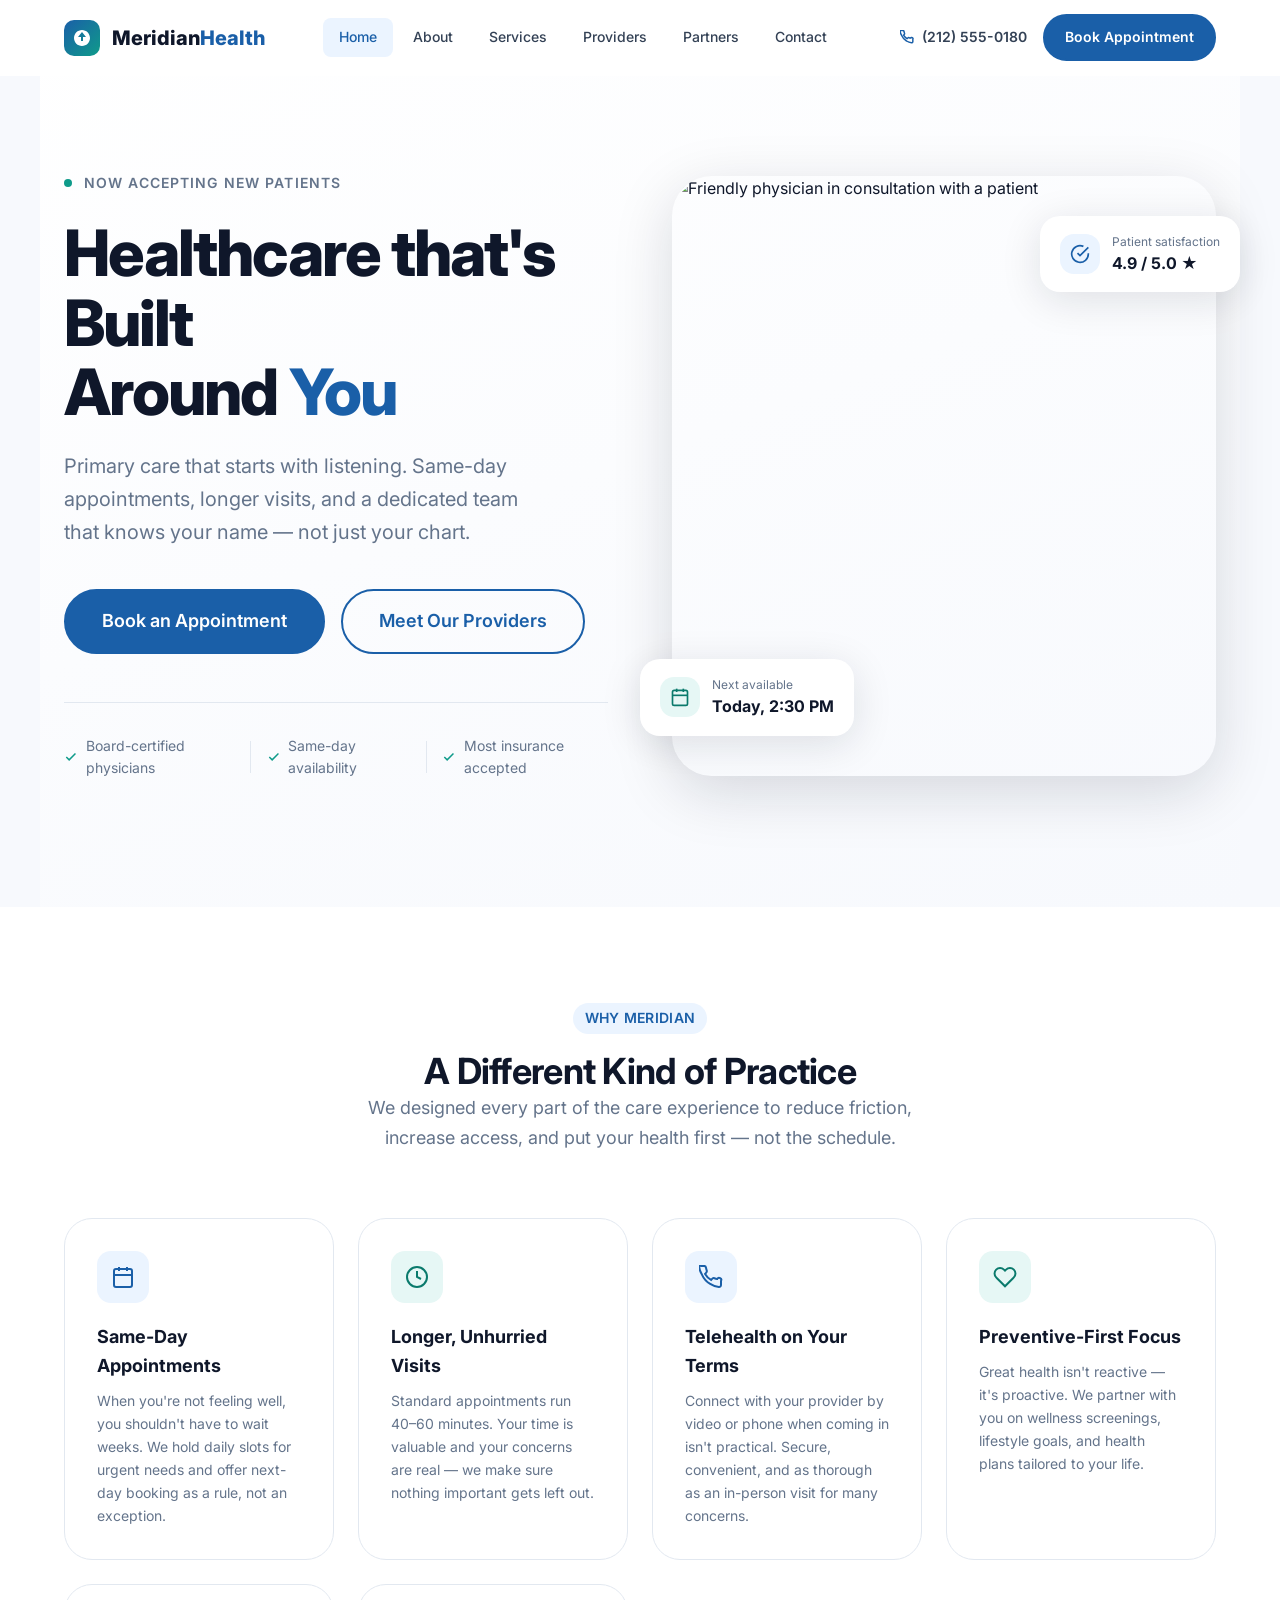
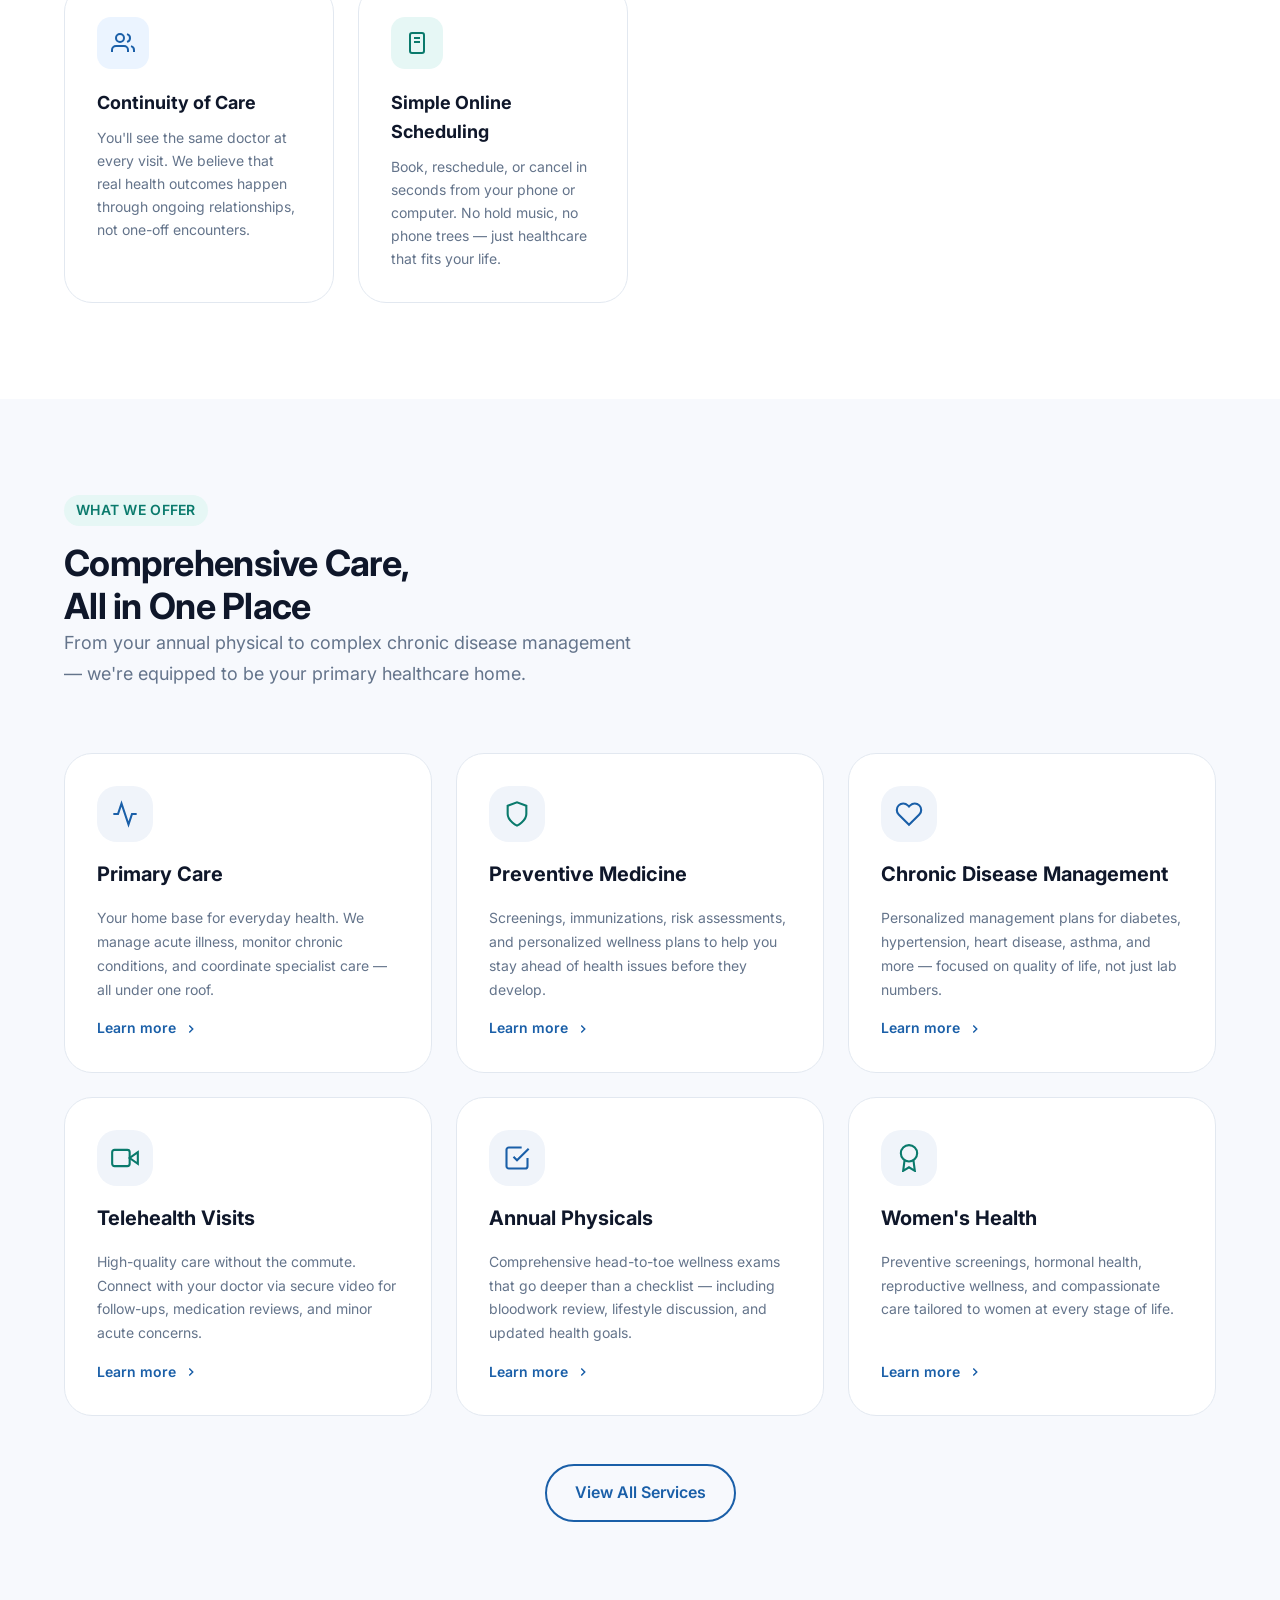
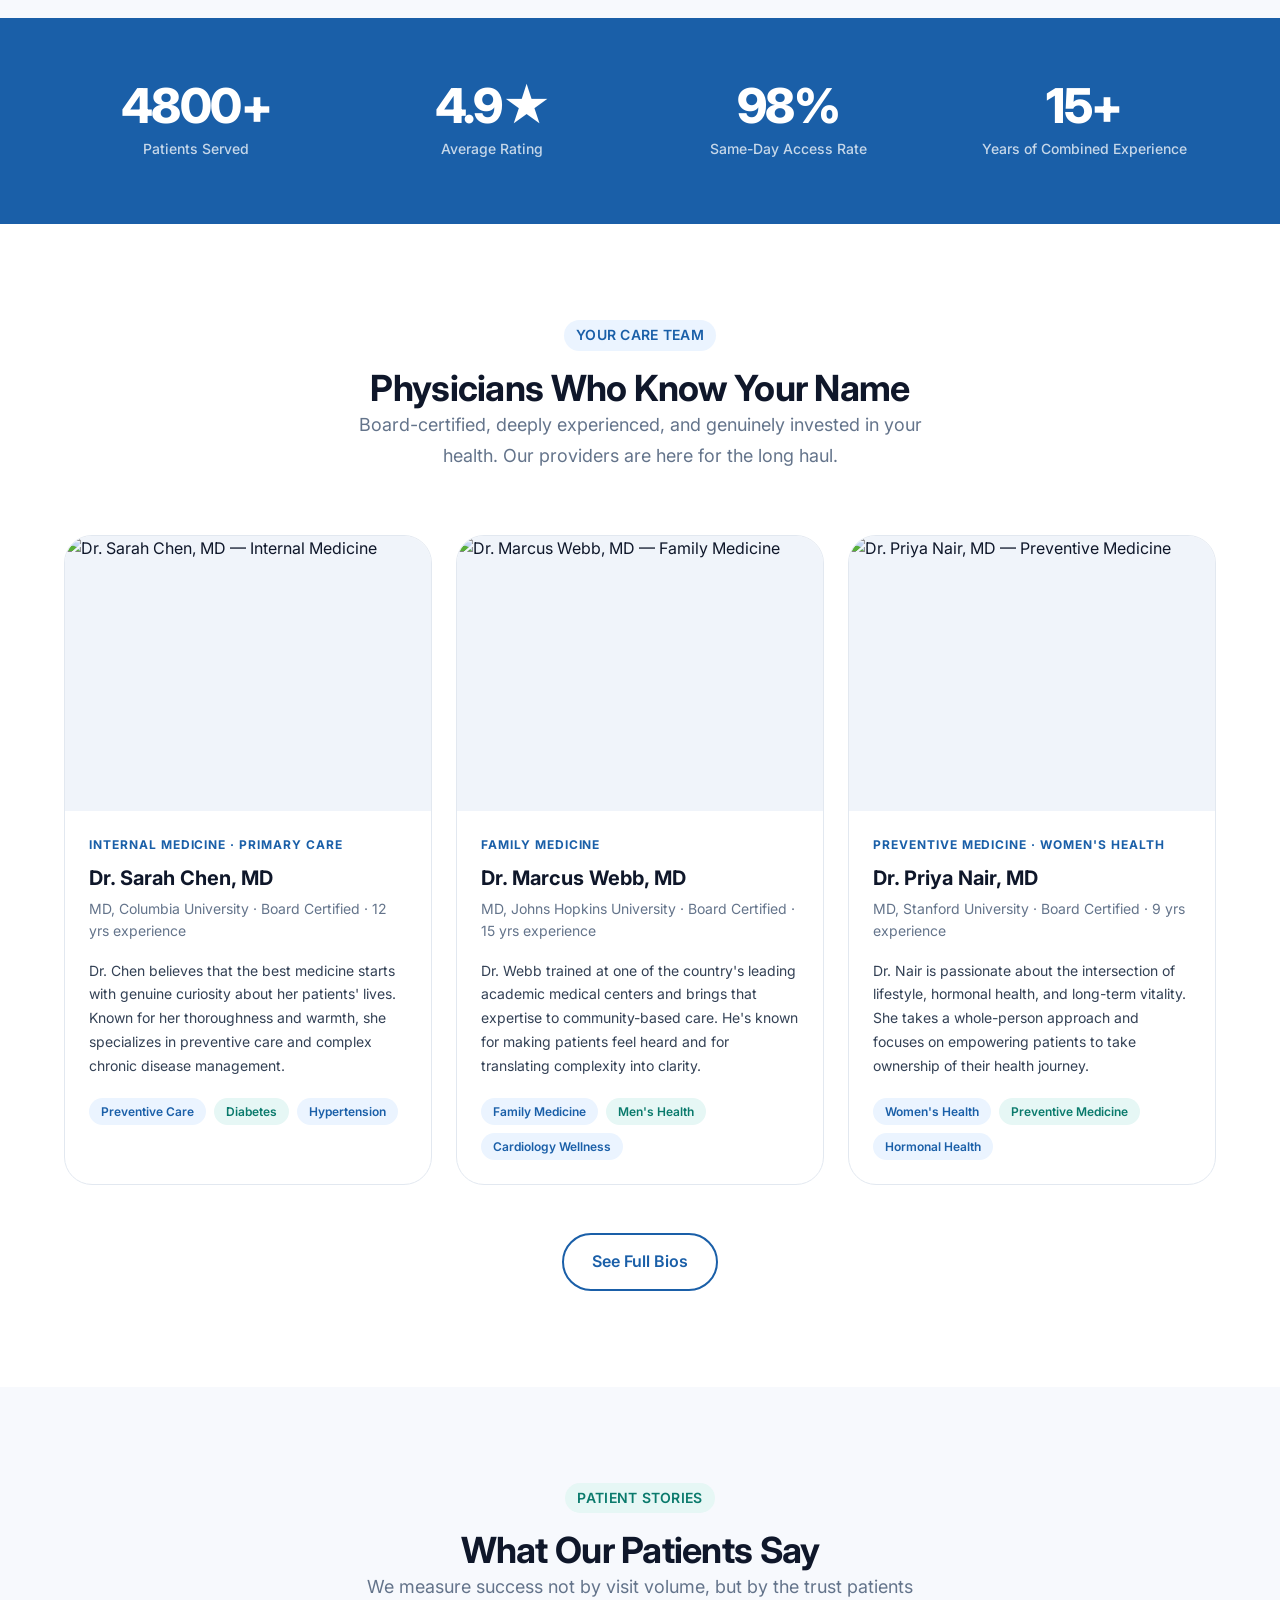
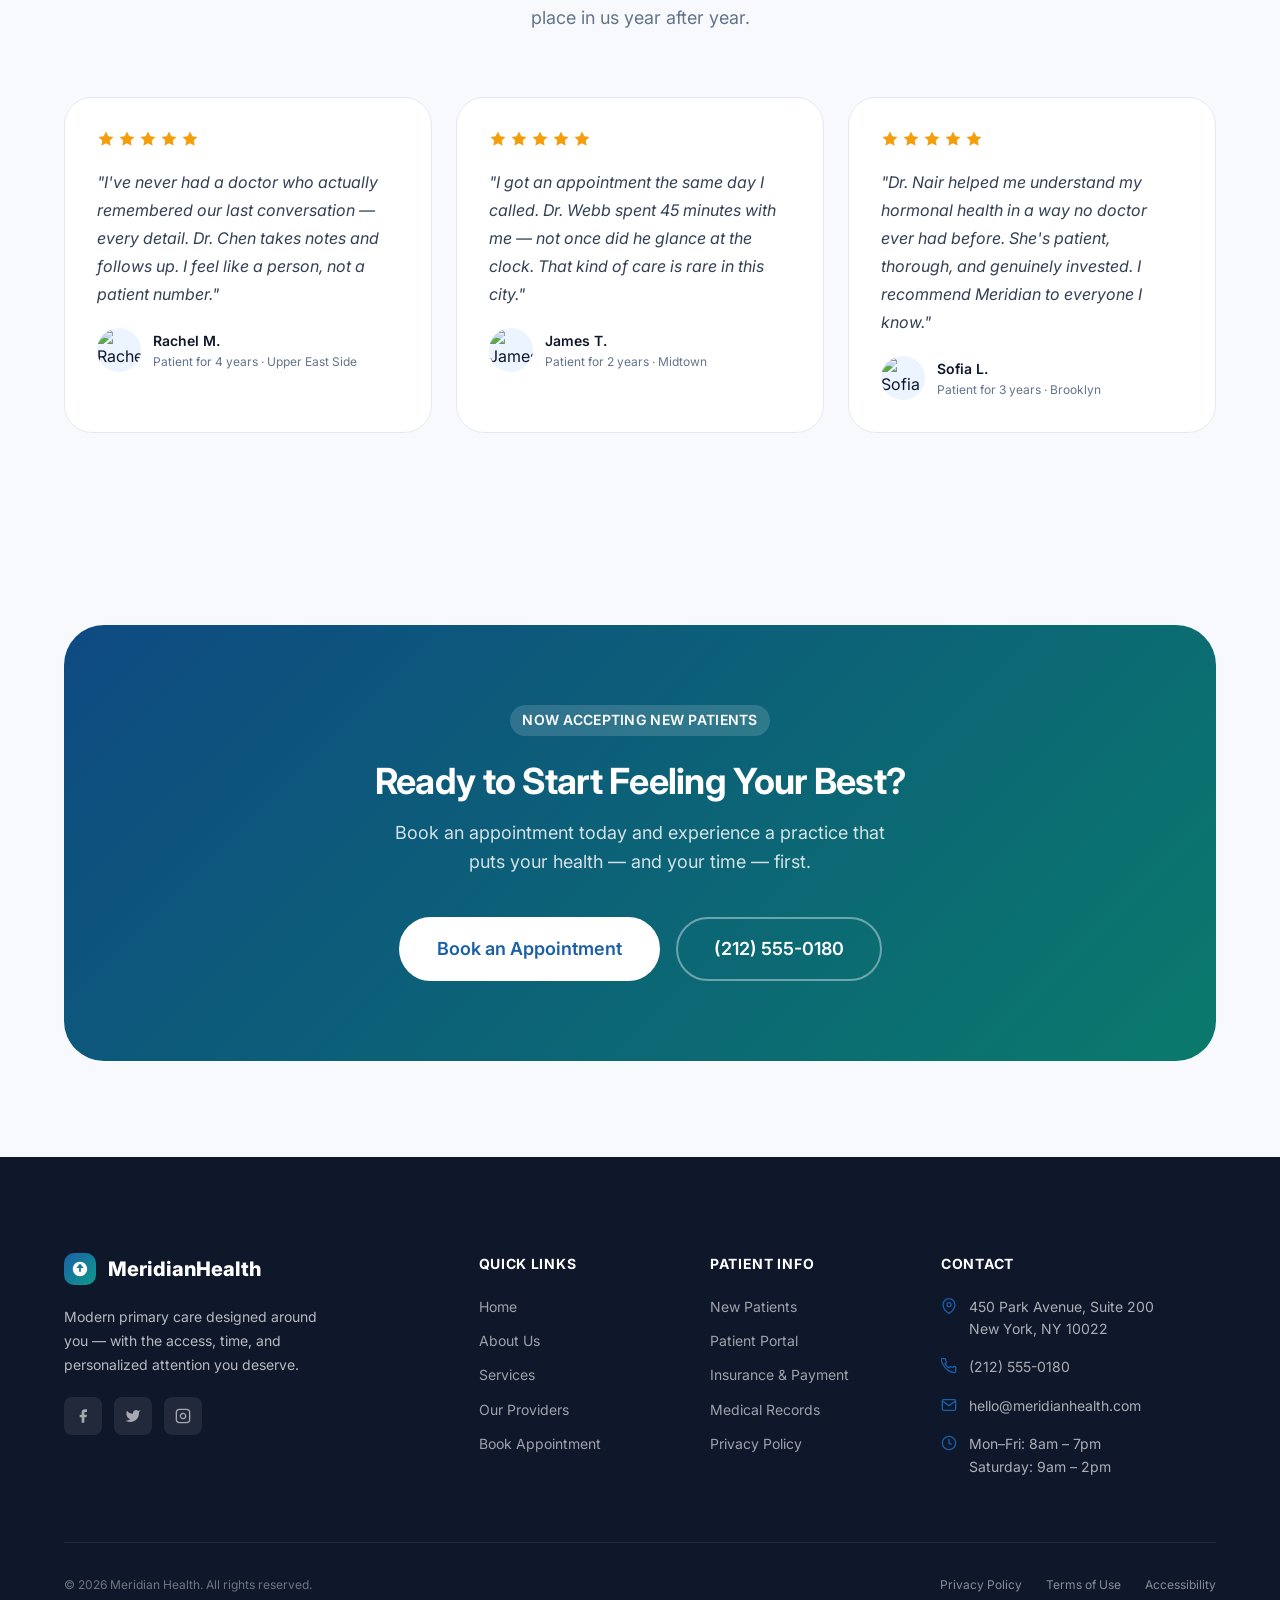
==== index.html @ 992878d0 "Initial commit — Meridian Health website Full 6-page static healthcare website including homepage, a" ====
<!DOCTYPE html>
<html lang="en">
<head>
  <meta charset="UTF-8" />
  <meta name="viewport" content="width=device-width, initial-scale=1.0" />
  <title>Meridian Health — Modern Primary Care</title>
  <meta name="description" content="Meridian Health offers patient-centered primary care with same-day appointments, longer visits, and a compassionate team focused on your long-term wellbeing." />
  <link rel="preconnect" href="https://fonts.googleapis.com" />
  <link rel="preconnect" href="https://fonts.gstatic.com" crossorigin />
  <link href="https://fonts.googleapis.com/css2?family=Inter:wght@300;400;500;600;700;800&display=swap" rel="stylesheet" />
  <link rel="stylesheet" href="styles.css" />
</head>
<body data-page="home">

  <!-- ===== HEADER ===== -->
  <header class="site-header" role="banner">
    <div class="container">
      <div class="header-inner">
        <a href="index.html" class="logo" aria-label="Meridian Health Home">
          <div class="logo-mark" aria-hidden="true">
            <svg viewBox="0 0 20 20" xmlns="http://www.w3.org/2000/svg">
              <path d="M10 2C5.6 2 2 5.6 2 10s3.6 8 8 8 8-3.6 8-8-3.6-8-8-8zm1 11H9v-4H6l4-5 4 5h-3v4z"/>
            </svg>
          </div>
          <span class="logo-text">Meridian<span>Health</span></span>
        </a>

        <nav class="main-nav" aria-label="Primary navigation">
          <a href="index.html"    class="nav-link" data-page="home">Home</a>
          <a href="about.html"    class="nav-link" data-page="about">About</a>
          <a href="services.html" class="nav-link" data-page="services">Services</a>
          <a href="providers.html" class="nav-link" data-page="providers">Providers</a>
          <a href="partners.html" class="nav-link" data-page="partners">Partners</a>
          <a href="contact.html"  class="nav-link" data-page="contact">Contact</a>
        </nav>

        <div class="header-cta">
          <span class="nav-phone">
            <svg width="14" height="14" viewBox="0 0 24 24" fill="none" stroke="currentColor" stroke-width="2.5" aria-hidden="true"><path d="M22 16.92v3a2 2 0 01-2.18 2 19.79 19.79 0 01-8.63-3.07A19.5 19.5 0 013.07 9.81a19.79 19.79 0 01-3.07-8.68A2 2 0 012 .93h3a2 2 0 012 1.72c.127.96.361 1.903.7 2.81a2 2 0 01-.45 2.11L6.09 8.91a16 16 0 006 6l1.27-1.27a2 2 0 012.11-.45c.907.339 1.85.573 2.81.7A2 2 0 0122 15.92v1z"/></svg>
            (212) 555-0180
          </span>
          <a href="contact.html" class="btn btn-primary btn-sm">Book Appointment</a>
        </div>

        <button class="nav-toggle" aria-label="Toggle menu" aria-expanded="false">
          <span></span><span></span><span></span>
        </button>
      </div>
    </div>
  </header>

  <!-- Mobile Nav -->
  <nav class="mobile-nav" aria-label="Mobile navigation">
    <a href="index.html"     class="nav-link" data-page="home">Home</a>
    <a href="about.html"     class="nav-link" data-page="about">About</a>
    <a href="services.html"  class="nav-link" data-page="services">Services</a>
    <a href="providers.html" class="nav-link" data-page="providers">Providers</a>
    <a href="partners.html"  class="nav-link" data-page="partners">Partners</a>
    <a href="contact.html"   class="nav-link" data-page="contact">Contact</a>
    <a href="contact.html"   class="btn btn-primary">Book an Appointment</a>
  </nav>

  <main>

    <!-- ===== HERO ===== -->
    <section class="hero container" aria-label="Welcome to Meridian Health">
      <div class="hero-content fade-up">
        <div class="hero-eyebrow">
          <div class="dot" aria-hidden="true"></div>
          <span class="label-text">Now accepting new patients</span>
        </div>

        <h1 class="hero-title">
          Healthcare that's Built<br/>
          Around <span class="highlight">You</span>
        </h1>

        <p class="hero-subtitle">
          Primary care that starts with listening. Same-day appointments, longer visits, and a dedicated team that knows your name — not just your chart.
        </p>

        <div class="hero-actions">
          <a href="contact.html" class="btn btn-primary btn-lg">Book an Appointment</a>
          <a href="providers.html" class="btn btn-outline btn-lg">Meet Our Providers</a>
        </div>

        <div class="hero-trust">
          <div class="trust-item">
            <svg width="16" height="16" viewBox="0 0 24 24" fill="none" stroke="var(--teal)" stroke-width="2.5" aria-hidden="true"><polyline points="20 6 9 17 4 12"/></svg>
            <span>Board-certified physicians</span>
          </div>
          <div class="trust-divider" aria-hidden="true"></div>
          <div class="trust-item">
            <svg width="16" height="16" viewBox="0 0 24 24" fill="none" stroke="var(--teal)" stroke-width="2.5" aria-hidden="true"><polyline points="20 6 9 17 4 12"/></svg>
            <span>Same-day availability</span>
          </div>
          <div class="trust-divider" aria-hidden="true"></div>
          <div class="trust-item">
            <svg width="16" height="16" viewBox="0 0 24 24" fill="none" stroke="var(--teal)" stroke-width="2.5" aria-hidden="true"><polyline points="20 6 9 17 4 12"/></svg>
            <span>Most insurance accepted</span>
          </div>
        </div>
      </div>

      <div class="hero-image fade-up fade-up-delay-2">
        <img
          class="hero-img-main"
          src="https://images.unsplash.com/photo-1582750433449-648ed127bb54?auto=format&fit=crop&w=900&q=80"
          alt="Friendly physician in consultation with a patient"
          loading="eager"
        />

        <div class="hero-card-float card-1" aria-hidden="true">
          <div class="float-icon teal">
            <svg width="20" height="20" viewBox="0 0 24 24" fill="none" stroke="currentColor" stroke-width="2" aria-hidden="true"><rect x="3" y="4" width="18" height="18" rx="2" ry="2"/><line x1="16" y1="2" x2="16" y2="6"/><line x1="8" y1="2" x2="8" y2="6"/><line x1="3" y1="10" x2="21" y2="10"/></svg>
          </div>
          <div>
            <div class="float-label">Next available</div>
            <div class="float-value">Today, 2:30 PM</div>
          </div>
        </div>

        <div class="hero-card-float card-2" aria-hidden="true">
          <div class="float-icon blue">
            <svg width="20" height="20" viewBox="0 0 24 24" fill="none" stroke="currentColor" stroke-width="2" aria-hidden="true"><path d="M22 11.08V12a10 10 0 11-5.93-9.14"/><polyline points="22 4 12 14.01 9 11.01"/></svg>
          </div>
          <div>
            <div class="float-label">Patient satisfaction</div>
            <div class="float-value">4.9 / 5.0 ★</div>
          </div>
        </div>
      </div>
    </section>

    <!-- ===== BENEFITS ===== -->
    <section class="section bg-white" id="benefits" aria-labelledby="benefits-heading">
      <div class="container">
        <div class="section-header centered">
          <span class="badge">Why Meridian</span>
          <h2 class="section-heading" id="benefits-heading" style="margin-top:1rem;">
            A Different Kind of Practice
          </h2>
          <p class="subheading">
            We designed every part of the care experience to reduce friction, increase access, and put your health first — not the schedule.
          </p>
        </div>

        <div class="benefits-grid">
          <div class="benefit-card fade-up">
            <div class="benefit-icon" aria-hidden="true">
              <svg width="24" height="24" viewBox="0 0 24 24" fill="none" stroke="currentColor" stroke-width="2"><rect x="3" y="4" width="18" height="18" rx="2" ry="2"/><line x1="16" y1="2" x2="16" y2="6"/><line x1="8" y1="2" x2="8" y2="6"/><line x1="3" y1="10" x2="21" y2="10"/></svg>
            </div>
            <div class="benefit-title">Same-Day Appointments</div>
            <p class="benefit-desc">When you're not feeling well, you shouldn't have to wait weeks. We hold daily slots for urgent needs and offer next-day booking as a rule, not an exception.</p>
          </div>

          <div class="benefit-card fade-up fade-up-delay-1">
            <div class="benefit-icon teal" aria-hidden="true">
              <svg width="24" height="24" viewBox="0 0 24 24" fill="none" stroke="currentColor" stroke-width="2"><circle cx="12" cy="12" r="10"/><polyline points="12 6 12 12 16 14"/></svg>
            </div>
            <div class="benefit-title">Longer, Unhurried Visits</div>
            <p class="benefit-desc">Standard appointments run 40–60 minutes. Your time is valuable and your concerns are real — we make sure nothing important gets left out.</p>
          </div>

          <div class="benefit-card fade-up fade-up-delay-2">
            <div class="benefit-icon" aria-hidden="true">
              <svg width="24" height="24" viewBox="0 0 24 24" fill="none" stroke="currentColor" stroke-width="2"><path d="M22 16.92v3a2 2 0 01-2.18 2 19.79 19.79 0 01-8.63-3.07A19.5 19.5 0 013.07 9.81a19.79 19.79 0 01-3.07-8.68A2 2 0 012 .93h3a2 2 0 012 1.72c.127.96.361 1.903.7 2.81a2 2 0 01-.45 2.11L6.09 8.91a16 16 0 006 6l1.27-1.27a2 2 0 012.11-.45c.907.339 1.85.573 2.81.7A2 2 0 0122 15.92v1z"/></svg>
            </div>
            <div class="benefit-title">Telehealth on Your Terms</div>
            <p class="benefit-desc">Connect with your provider by video or phone when coming in isn't practical. Secure, convenient, and as thorough as an in-person visit for many concerns.</p>
          </div>

          <div class="benefit-card fade-up fade-up-delay-3">
            <div class="benefit-icon teal" aria-hidden="true">
              <svg width="24" height="24" viewBox="0 0 24 24" fill="none" stroke="currentColor" stroke-width="2"><path d="M20.84 4.61a5.5 5.5 0 00-7.78 0L12 5.67l-1.06-1.06a5.5 5.5 0 00-7.78 7.78l1.06 1.06L12 21.23l7.78-7.78 1.06-1.06a5.5 5.5 0 000-7.78z"/></svg>
            </div>
            <div class="benefit-title">Preventive-First Focus</div>
            <p class="benefit-desc">Great health isn't reactive — it's proactive. We partner with you on wellness screenings, lifestyle goals, and health plans tailored to your life.</p>
          </div>

          <div class="benefit-card fade-up fade-up-delay-1">
            <div class="benefit-icon" aria-hidden="true">
              <svg width="24" height="24" viewBox="0 0 24 24" fill="none" stroke="currentColor" stroke-width="2"><path d="M17 21v-2a4 4 0 00-4-4H5a4 4 0 00-4 4v2"/><circle cx="9" cy="7" r="4"/><path d="M23 21v-2a4 4 0 00-3-3.87"/><path d="M16 3.13a4 4 0 010 7.75"/></svg>
            </div>
            <div class="benefit-title">Continuity of Care</div>
            <p class="benefit-desc">You'll see the same doctor at every visit. We believe that real health outcomes happen through ongoing relationships, not one-off encounters.</p>
          </div>

          <div class="benefit-card fade-up fade-up-delay-2">
            <div class="benefit-icon teal" aria-hidden="true">
              <svg width="24" height="24" viewBox="0 0 24 24" fill="none" stroke="currentColor" stroke-width="2"><rect x="5" y="2" width="14" height="20" rx="2" ry="2"/><line x1="12" y1="18" x2="12.01" y2="18"/><path d="M9 7h6M9 11h6"/></svg>
            </div>
            <div class="benefit-title">Simple Online Scheduling</div>
            <p class="benefit-desc">Book, reschedule, or cancel in seconds from your phone or computer. No hold music, no phone trees — just healthcare that fits your life.</p>
          </div>
        </div>
      </div>
    </section>

    <!-- ===== FEATURED SERVICES ===== -->
    <section class="section bg-light" id="services" aria-labelledby="services-heading">
      <div class="container">
        <div class="section-header">
          <span class="badge badge-teal">What We Offer</span>
          <h2 class="section-heading" id="services-heading" style="margin-top:1rem;">
            Comprehensive Care,<br/>All in One Place
          </h2>
          <p class="subheading">
            From your annual physical to complex chronic disease management — we're equipped to be your primary healthcare home.
          </p>
        </div>

        <div class="services-grid">

          <div class="service-card fade-up">
            <div class="service-icon" aria-hidden="true">
              <svg width="28" height="28" viewBox="0 0 24 24" fill="none" stroke="currentColor" stroke-width="1.8"><path d="M22 12h-4l-3 9L9 3l-3 9H2"/></svg>
            </div>
            <div class="service-title">Primary Care</div>
            <p class="service-desc">Your home base for everyday health. We manage acute illness, monitor chronic conditions, and coordinate specialist care — all under one roof.</p>
            <a href="services.html" class="service-link">
              Learn more
              <svg width="14" height="14" viewBox="0 0 24 24" fill="none" stroke="currentColor" stroke-width="2.5" aria-hidden="true"><polyline points="9 18 15 12 9 6"/></svg>
            </a>
          </div>

          <div class="service-card fade-up fade-up-delay-1">
            <div class="service-icon teal" aria-hidden="true">
              <svg width="28" height="28" viewBox="0 0 24 24" fill="none" stroke="currentColor" stroke-width="1.8"><path d="M12 22s8-4 8-10V5l-8-3-8 3v7c0 6 8 10 8 10z"/></svg>
            </div>
            <div class="service-title">Preventive Medicine</div>
            <p class="service-desc">Screenings, immunizations, risk assessments, and personalized wellness plans to help you stay ahead of health issues before they develop.</p>
            <a href="services.html" class="service-link">
              Learn more
              <svg width="14" height="14" viewBox="0 0 24 24" fill="none" stroke="currentColor" stroke-width="2.5" aria-hidden="true"><polyline points="9 18 15 12 9 6"/></svg>
            </a>
          </div>

          <div class="service-card fade-up fade-up-delay-2">
            <div class="service-icon" aria-hidden="true">
              <svg width="28" height="28" viewBox="0 0 24 24" fill="none" stroke="currentColor" stroke-width="1.8"><path d="M20.84 4.61a5.5 5.5 0 00-7.78 0L12 5.67l-1.06-1.06a5.5 5.5 0 00-7.78 7.78l1.06 1.06L12 21.23l7.78-7.78 1.06-1.06a5.5 5.5 0 000-7.78z"/></svg>
            </div>
            <div class="service-title">Chronic Disease Management</div>
            <p class="service-desc">Personalized management plans for diabetes, hypertension, heart disease, asthma, and more — focused on quality of life, not just lab numbers.</p>
            <a href="services.html" class="service-link">
              Learn more
              <svg width="14" height="14" viewBox="0 0 24 24" fill="none" stroke="currentColor" stroke-width="2.5" aria-hidden="true"><polyline points="9 18 15 12 9 6"/></svg>
            </a>
          </div>

          <div class="service-card fade-up fade-up-delay-1">
            <div class="service-icon teal" aria-hidden="true">
              <svg width="28" height="28" viewBox="0 0 24 24" fill="none" stroke="currentColor" stroke-width="1.8"><polygon points="23 7 16 12 23 17 23 7"/><rect x="1" y="5" width="15" height="14" rx="2" ry="2"/></svg>
            </div>
            <div class="service-title">Telehealth Visits</div>
            <p class="service-desc">High-quality care without the commute. Connect with your doctor via secure video for follow-ups, medication reviews, and minor acute concerns.</p>
            <a href="services.html" class="service-link">
              Learn more
              <svg width="14" height="14" viewBox="0 0 24 24" fill="none" stroke="currentColor" stroke-width="2.5" aria-hidden="true"><polyline points="9 18 15 12 9 6"/></svg>
            </a>
          </div>

          <div class="service-card fade-up fade-up-delay-2">
            <div class="service-icon" aria-hidden="true">
              <svg width="28" height="28" viewBox="0 0 24 24" fill="none" stroke="currentColor" stroke-width="1.8"><path d="M9 11l3 3L22 4"/><path d="M21 12v7a2 2 0 01-2 2H5a2 2 0 01-2-2V5a2 2 0 012-2h11"/></svg>
            </div>
            <div class="service-title">Annual Physicals</div>
            <p class="service-desc">Comprehensive head-to-toe wellness exams that go deeper than a checklist — including bloodwork review, lifestyle discussion, and updated health goals.</p>
            <a href="services.html" class="service-link">
              Learn more
              <svg width="14" height="14" viewBox="0 0 24 24" fill="none" stroke="currentColor" stroke-width="2.5" aria-hidden="true"><polyline points="9 18 15 12 9 6"/></svg>
            </a>
          </div>

          <div class="service-card fade-up fade-up-delay-3">
            <div class="service-icon teal" aria-hidden="true">
              <svg width="28" height="28" viewBox="0 0 24 24" fill="none" stroke="currentColor" stroke-width="1.8"><circle cx="12" cy="8" r="7"/><polyline points="8.21 13.89 7 23 12 20 17 23 15.79 13.88"/></svg>
            </div>
            <div class="service-title">Women's Health</div>
            <p class="service-desc">Preventive screenings, hormonal health, reproductive wellness, and compassionate care tailored to women at every stage of life.</p>
            <a href="services.html" class="service-link">
              Learn more
              <svg width="14" height="14" viewBox="0 0 24 24" fill="none" stroke="currentColor" stroke-width="2.5" aria-hidden="true"><polyline points="9 18 15 12 9 6"/></svg>
            </a>
          </div>

        </div>

        <div style="text-align:center; margin-top: 3rem;">
          <a href="services.html" class="btn btn-outline">View All Services</a>
        </div>
      </div>
    </section>

    <!-- ===== STATS BAR ===== -->
    <div class="stats-bar" role="region" aria-label="Practice statistics">
      <div class="container">
        <div class="stats-grid">
          <div>
            <div class="stat-number" data-count="4800" data-suffix="+">0</div>
            <div class="stat-label">Patients Served</div>
          </div>
          <div>
            <div class="stat-number" data-count="4.9" data-suffix="★">0</div>
            <div class="stat-label">Average Rating</div>
          </div>
          <div>
            <div class="stat-number" data-count="98" data-suffix="%">0</div>
            <div class="stat-label">Same-Day Access Rate</div>
          </div>
          <div>
            <div class="stat-number" data-count="15" data-suffix="+">0</div>
            <div class="stat-label">Years of Combined Experience</div>
          </div>
        </div>
      </div>
    </div>

    <!-- ===== PROVIDER SPOTLIGHT ===== -->
    <section class="section bg-white" id="providers" aria-labelledby="providers-heading">
      <div class="container">
        <div class="section-header centered">
          <span class="badge">Your Care Team</span>
          <h2 class="section-heading" id="providers-heading" style="margin-top:1rem;">
            Physicians Who Know Your Name
          </h2>
          <p class="subheading">
            Board-certified, deeply experienced, and genuinely invested in your health. Our providers are here for the long haul.
          </p>
        </div>

        <div class="providers-grid">

          <div class="provider-card fade-up">
            <div class="provider-img-wrap">
              <img
                src="https://images.unsplash.com/photo-1594824476967-48c8b964273f?auto=format&fit=crop&w=600&q=80"
                alt="Dr. Sarah Chen, MD — Internal Medicine"
                loading="lazy"
              />
            </div>
            <div class="provider-body">
              <div class="provider-specialty">Internal Medicine · Primary Care</div>
              <div class="provider-name">Dr. Sarah Chen, MD</div>
              <div class="provider-creds">MD, Columbia University · Board Certified · 12 yrs experience</div>
              <p class="provider-bio">Dr. Chen believes that the best medicine starts with genuine curiosity about her patients' lives. Known for her thoroughness and warmth, she specializes in preventive care and complex chronic disease management.</p>
              <div class="provider-tags">
                <span class="tag">Preventive Care</span>
                <span class="tag teal">Diabetes</span>
                <span class="tag">Hypertension</span>
              </div>
            </div>
          </div>

          <div class="provider-card fade-up fade-up-delay-1">
            <div class="provider-img-wrap">
              <img
                src="https://images.unsplash.com/photo-1537368910025-700350fe46c7?auto=format&fit=crop&w=600&q=80"
                alt="Dr. Marcus Webb, MD — Family Medicine"
                loading="lazy"
              />
            </div>
            <div class="provider-body">
              <div class="provider-specialty">Family Medicine</div>
              <div class="provider-name">Dr. Marcus Webb, MD</div>
              <div class="provider-creds">MD, Johns Hopkins University · Board Certified · 15 yrs experience</div>
              <p class="provider-bio">Dr. Webb trained at one of the country's leading academic medical centers and brings that expertise to community-based care. He's known for making patients feel heard and for translating complexity into clarity.</p>
              <div class="provider-tags">
                <span class="tag">Family Medicine</span>
                <span class="tag teal">Men's Health</span>
                <span class="tag">Cardiology Wellness</span>
              </div>
            </div>
          </div>

          <div class="provider-card fade-up fade-up-delay-2">
            <div class="provider-img-wrap">
              <img
                src="https://images.unsplash.com/photo-1559839734-2b71ea197ec2?auto=format&fit=crop&w=600&q=80"
                alt="Dr. Priya Nair, MD — Preventive Medicine"
                loading="lazy"
              />
            </div>
            <div class="provider-body">
              <div class="provider-specialty">Preventive Medicine · Women's Health</div>
              <div class="provider-name">Dr. Priya Nair, MD</div>
              <div class="provider-creds">MD, Stanford University · Board Certified · 9 yrs experience</div>
              <p class="provider-bio">Dr. Nair is passionate about the intersection of lifestyle, hormonal health, and long-term vitality. She takes a whole-person approach and focuses on empowering patients to take ownership of their health journey.</p>
              <div class="provider-tags">
                <span class="tag">Women's Health</span>
                <span class="tag teal">Preventive Medicine</span>
                <span class="tag">Hormonal Health</span>
              </div>
            </div>
          </div>

        </div>

        <div style="text-align:center; margin-top: 3rem;">
          <a href="providers.html" class="btn btn-outline">See Full Bios</a>
        </div>
      </div>
    </section>

    <!-- ===== TESTIMONIALS ===== -->
    <section class="section bg-light" id="testimonials" aria-labelledby="testimonials-heading">
      <div class="container">
        <div class="section-header centered">
          <span class="badge badge-teal">Patient Stories</span>
          <h2 class="section-heading" id="testimonials-heading" style="margin-top:1rem;">
            What Our Patients Say
          </h2>
          <p class="subheading">
            We measure success not by visit volume, but by the trust patients place in us year after year.
          </p>
        </div>

        <div class="testimonials-grid">

          <div class="testimonial-card fade-up">
            <div class="stars" aria-label="5 out of 5 stars">
              <svg viewBox="0 0 24 24"><path d="M12 2l3.09 6.26L22 9.27l-5 4.87 1.18 6.88L12 17.77l-6.18 3.25L7 14.14 2 9.27l6.91-1.01L12 2z"/></svg>
              <svg viewBox="0 0 24 24"><path d="M12 2l3.09 6.26L22 9.27l-5 4.87 1.18 6.88L12 17.77l-6.18 3.25L7 14.14 2 9.27l6.91-1.01L12 2z"/></svg>
              <svg viewBox="0 0 24 24"><path d="M12 2l3.09 6.26L22 9.27l-5 4.87 1.18 6.88L12 17.77l-6.18 3.25L7 14.14 2 9.27l6.91-1.01L12 2z"/></svg>
              <svg viewBox="0 0 24 24"><path d="M12 2l3.09 6.26L22 9.27l-5 4.87 1.18 6.88L12 17.77l-6.18 3.25L7 14.14 2 9.27l6.91-1.01L12 2z"/></svg>
              <svg viewBox="0 0 24 24"><path d="M12 2l3.09 6.26L22 9.27l-5 4.87 1.18 6.88L12 17.77l-6.18 3.25L7 14.14 2 9.27l6.91-1.01L12 2z"/></svg>
            </div>
            <p class="testimonial-quote">"I've never had a doctor who actually remembered our last conversation — every detail. Dr. Chen takes notes and follows up. I feel like a person, not a patient number."</p>
            <div class="testimonial-author">
              <img
                class="author-avatar"
                src="https://images.unsplash.com/photo-1580489944761-15a19d654956?auto=format&fit=crop&w=88&q=80"
                alt="Rachel M."
                loading="lazy"
              />
              <div>
                <div class="author-name">Rachel M.</div>
                <div class="author-info">Patient for 4 years · Upper East Side</div>
              </div>
            </div>
          </div>

          <div class="testimonial-card fade-up fade-up-delay-1">
            <div class="stars" aria-label="5 out of 5 stars">
              <svg viewBox="0 0 24 24"><path d="M12 2l3.09 6.26L22 9.27l-5 4.87 1.18 6.88L12 17.77l-6.18 3.25L7 14.14 2 9.27l6.91-1.01L12 2z"/></svg>
              <svg viewBox="0 0 24 24"><path d="M12 2l3.09 6.26L22 9.27l-5 4.87 1.18 6.88L12 17.77l-6.18 3.25L7 14.14 2 9.27l6.91-1.01L12 2z"/></svg>
              <svg viewBox="0 0 24 24"><path d="M12 2l3.09 6.26L22 9.27l-5 4.87 1.18 6.88L12 17.77l-6.18 3.25L7 14.14 2 9.27l6.91-1.01L12 2z"/></svg>
              <svg viewBox="0 0 24 24"><path d="M12 2l3.09 6.26L22 9.27l-5 4.87 1.18 6.88L12 17.77l-6.18 3.25L7 14.14 2 9.27l6.91-1.01L12 2z"/></svg>
              <svg viewBox="0 0 24 24"><path d="M12 2l3.09 6.26L22 9.27l-5 4.87 1.18 6.88L12 17.77l-6.18 3.25L7 14.14 2 9.27l6.91-1.01L12 2z"/></svg>
            </div>
            <p class="testimonial-quote">"I got an appointment the same day I called. Dr. Webb spent 45 minutes with me — not once did he glance at the clock. That kind of care is rare in this city."</p>
            <div class="testimonial-author">
              <img
                class="author-avatar"
                src="https://images.unsplash.com/photo-1507003211169-0a1dd7228f2d?auto=format&fit=crop&w=88&q=80"
                alt="James T."
                loading="lazy"
              />
              <div>
                <div class="author-name">James T.</div>
                <div class="author-info">Patient for 2 years · Midtown</div>
              </div>
            </div>
          </div>

          <div class="testimonial-card fade-up fade-up-delay-2">
            <div class="stars" aria-label="5 out of 5 stars">
              <svg viewBox="0 0 24 24"><path d="M12 2l3.09 6.26L22 9.27l-5 4.87 1.18 6.88L12 17.77l-6.18 3.25L7 14.14 2 9.27l6.91-1.01L12 2z"/></svg>
              <svg viewBox="0 0 24 24"><path d="M12 2l3.09 6.26L22 9.27l-5 4.87 1.18 6.88L12 17.77l-6.18 3.25L7 14.14 2 9.27l6.91-1.01L12 2z"/></svg>
              <svg viewBox="0 0 24 24"><path d="M12 2l3.09 6.26L22 9.27l-5 4.87 1.18 6.88L12 17.77l-6.18 3.25L7 14.14 2 9.27l6.91-1.01L12 2z"/></svg>
              <svg viewBox="0 0 24 24"><path d="M12 2l3.09 6.26L22 9.27l-5 4.87 1.18 6.88L12 17.77l-6.18 3.25L7 14.14 2 9.27l6.91-1.01L12 2z"/></svg>
              <svg viewBox="0 0 24 24"><path d="M12 2l3.09 6.26L22 9.27l-5 4.87 1.18 6.88L12 17.77l-6.18 3.25L7 14.14 2 9.27l6.91-1.01L12 2z"/></svg>
            </div>
            <p class="testimonial-quote">"Dr. Nair helped me understand my hormonal health in a way no doctor ever had before. She's patient, thorough, and genuinely invested. I recommend Meridian to everyone I know."</p>
            <div class="testimonial-author">
              <img
                class="author-avatar"
                src="https://images.unsplash.com/photo-1531746020798-e6953c6e8e04?auto=format&fit=crop&w=88&q=80"
                alt="Sofia L."
                loading="lazy"
              />
              <div>
                <div class="author-name">Sofia L.</div>
                <div class="author-info">Patient for 3 years · Brooklyn</div>
              </div>
            </div>
          </div>

        </div>
      </div>
    </section>

    <!-- ===== CTA BANNER ===== -->
    <section class="section-sm" aria-labelledby="cta-heading">
      <div class="container">
        <div class="cta-banner">
          <span class="badge" style="background:rgba(255,255,255,0.15);color:white;margin-bottom:1.5rem;display:inline-flex;">Now Accepting New Patients</span>
          <h2 class="section-heading" id="cta-heading">Ready to Start Feeling Your Best?</h2>
          <p>Book an appointment today and experience a practice that puts your health — and your time — first.</p>
          <div class="cta-actions">
            <a href="contact.html" class="btn btn-white btn-lg">Book an Appointment</a>
            <a href="tel:+12125550180" class="btn btn-lg" style="color:white;border-color:rgba(255,255,255,0.4);">(212) 555-0180</a>
          </div>
        </div>
      </div>
    </section>

  </main>

  <!-- ===== FOOTER ===== -->
  <footer class="site-footer" role="contentinfo">
    <div class="container">
      <div class="footer-grid">

        <div class="footer-brand">
          <a href="index.html" class="footer-logo">
            <div class="logo-mark" style="width:32px;height:32px;" aria-hidden="true">
              <svg viewBox="0 0 20 20" xmlns="http://www.w3.org/2000/svg" style="width:18px;height:18px;">
                <path d="M10 2C5.6 2 2 5.6 2 10s3.6 8 8 8 8-3.6 8-8-3.6-8-8-8zm1 11H9v-4H6l4-5 4 5h-3v4z" fill="white"/>
              </svg>
            </div>
            MeridianHealth
          </a>
          <p class="footer-tagline">Modern primary care designed around you — with the access, time, and personalized attention you deserve.</p>
          <div class="footer-social">
            <a href="#" class="social-link" aria-label="Facebook">
              <svg width="16" height="16" viewBox="0 0 24 24" fill="currentColor"><path d="M18 2h-3a5 5 0 00-5 5v3H7v4h3v8h4v-8h3l1-4h-4V7a1 1 0 011-1h3z"/></svg>
            </a>
            <a href="#" class="social-link" aria-label="Twitter / X">
              <svg width="16" height="16" viewBox="0 0 24 24" fill="currentColor"><path d="M23 3a10.9 10.9 0 01-3.14 1.53 4.48 4.48 0 00-7.86 3v1A10.66 10.66 0 013 4s-4 9 5 13a11.64 11.64 0 01-7 2c9 5 20 0 20-11.5a4.5 4.5 0 00-.08-.83A7.72 7.72 0 0023 3z"/></svg>
            </a>
            <a href="#" class="social-link" aria-label="Instagram">
              <svg width="16" height="16" viewBox="0 0 24 24" fill="none" stroke="currentColor" stroke-width="2"><rect x="2" y="2" width="20" height="20" rx="5" ry="5"/><path d="M16 11.37A4 4 0 1112.63 8 4 4 0 0116 11.37z"/><line x1="17.5" y1="6.5" x2="17.51" y2="6.5"/></svg>
            </a>
          </div>
        </div>

        <div>
          <div class="footer-heading">Quick Links</div>
          <div class="footer-links">
            <a href="index.html">Home</a>
            <a href="about.html">About Us</a>
            <a href="services.html">Services</a>
            <a href="providers.html">Our Providers</a>
            <a href="contact.html">Book Appointment</a>
          </div>
        </div>

        <div>
          <div class="footer-heading">Patient Info</div>
          <div class="footer-links">
            <a href="#">New Patients</a>
            <a href="#">Patient Portal</a>
            <a href="#">Insurance &amp; Payment</a>
            <a href="#">Medical Records</a>
            <a href="#">Privacy Policy</a>
          </div>
        </div>

        <div>
          <div class="footer-heading">Contact</div>
          <div class="footer-contact">
            <div class="footer-contact-item">
              <svg viewBox="0 0 24 24" fill="none" stroke="currentColor" stroke-width="2" aria-hidden="true"><path d="M21 10c0 7-9 13-9 13s-9-6-9-13a9 9 0 0118 0z"/><circle cx="12" cy="10" r="3"/></svg>
              <span>450 Park Avenue, Suite 200<br/>New York, NY 10022</span>
            </div>
            <div class="footer-contact-item">
              <svg viewBox="0 0 24 24" fill="none" stroke="currentColor" stroke-width="2" aria-hidden="true"><path d="M22 16.92v3a2 2 0 01-2.18 2 19.79 19.79 0 01-8.63-3.07A19.5 19.5 0 013.07 9.81a19.79 19.79 0 01-3.07-8.68A2 2 0 012 .93h3a2 2 0 012 1.72c.127.96.361 1.903.7 2.81a2 2 0 01-.45 2.11L6.09 8.91a16 16 0 006 6l1.27-1.27a2 2 0 012.11-.45c.907.339 1.85.573 2.81.7A2 2 0 0122 15.92v1z"/></svg>
              <span>(212) 555-0180</span>
            </div>
            <div class="footer-contact-item">
              <svg viewBox="0 0 24 24" fill="none" stroke="currentColor" stroke-width="2" aria-hidden="true"><path d="M4 4h16c1.1 0 2 .9 2 2v12c0 1.1-.9 2-2 2H4c-1.1 0-2-.9-2-2V6c0-1.1.9-2 2-2z"/><polyline points="22,6 12,13 2,6"/></svg>
              <span>hello@meridianhealth.com</span>
            </div>
            <div class="footer-contact-item">
              <svg viewBox="0 0 24 24" fill="none" stroke="currentColor" stroke-width="2" aria-hidden="true"><circle cx="12" cy="12" r="10"/><polyline points="12 6 12 12 16 14"/></svg>
              <span>Mon–Fri: 8am – 7pm<br/>Saturday: 9am – 2pm</span>
            </div>
          </div>
        </div>

      </div>

      <div class="footer-bottom">
        <span>© 2026 Meridian Health. All rights reserved.</span>
        <div style="display:flex;gap:1.5rem;">
          <a href="#">Privacy Policy</a>
          <a href="#">Terms of Use</a>
          <a href="#">Accessibility</a>
        </div>
      </div>
    </div>
  </footer>

  <script src="script.js"></script>
</body>
</html>
---- styles.css ----
/* ============================================================
   Meridian Health — Design System & Global Styles
   ============================================================ */

/* ---------- CSS Variables ---------- */
:root {
  /* Brand */
  --primary:        #1A5FA8;
  --primary-dark:   #134B86;
  --primary-light:  #EBF4FF;
  --teal:           #0F9B8A;
  --teal-dark:      #0A7A6C;
  --teal-light:     #E6F7F5;

  /* Surfaces */
  --bg:             #F7F9FD;
  --surface:        #FFFFFF;
  --surface-alt:    #F0F4FA;

  /* Text */
  --text:           #0F172A;
  --text-secondary: #334155;
  --text-muted:     #64748B;
  --text-inverse:   #FFFFFF;

  /* UI */
  --border:         #E2E8F0;
  --border-strong:  #CBD5E1;

  /* Shadows */
  --shadow-xs:  0 1px 3px rgba(15,23,42,0.06);
  --shadow-sm:  0 2px 10px rgba(15,23,42,0.07);
  --shadow-md:  0 4px 20px rgba(15,23,42,0.09);
  --shadow-lg:  0 8px 40px rgba(15,23,42,0.12);
  --shadow-xl:  0 16px 60px rgba(15,23,42,0.15);

  /* Radius */
  --r-sm:   8px;
  --r-md:   14px;
  --r-lg:   20px;
  --r-xl:   28px;
  --r-2xl:  40px;
  --r-full: 9999px;

  /* Typography */
  --font:         'Inter', -apple-system, BlinkMacSystemFont, 'Segoe UI', sans-serif;
  --text-xs:      0.75rem;
  --text-sm:      0.875rem;
  --text-base:    1rem;
  --text-lg:      1.125rem;
  --text-xl:      1.25rem;
  --text-2xl:     1.5rem;
  --text-3xl:     1.875rem;
  --text-4xl:     2.25rem;
  --text-5xl:     3rem;
  --text-6xl:     3.75rem;

  /* Spacing */
  --space-1:  0.25rem;
  --space-2:  0.5rem;
  --space-3:  0.75rem;
  --space-4:  1rem;
  --space-5:  1.25rem;
  --space-6:  1.5rem;
  --space-8:  2rem;
  --space-10: 2.5rem;
  --space-12: 3rem;
  --space-16: 4rem;
  --space-20: 5rem;
  --space-24: 6rem;
  --space-32: 8rem;

  /* Layout */
  --max-w:    1200px;
  --nav-h:    76px;

  /* Transitions */
  --t-fast:   150ms ease;
  --t-base:   240ms ease;
  --t-slow:   400ms ease;
}

/* ---------- Reset ---------- */
*, *::before, *::after { box-sizing: border-box; margin: 0; padding: 0; }
html { scroll-behavior: smooth; font-size: 16px; }
body {
  font-family: var(--font);
  background: var(--bg);
  color: var(--text);
  line-height: 1.6;
  -webkit-font-smoothing: antialiased;
}
img { display: block; max-width: 100%; }
a { color: inherit; text-decoration: none; }
button, input, select, textarea { font-family: inherit; }
ul { list-style: none; }

/* ---------- Utilities ---------- */
.container {
  width: 100%;
  max-width: var(--max-w);
  margin-inline: auto;
  padding-inline: var(--space-6);
}
.sr-only {
  position: absolute; width: 1px; height: 1px;
  padding: 0; margin: -1px; overflow: hidden;
  clip: rect(0,0,0,0); white-space: nowrap; border: 0;
}
.section { padding-block: var(--space-24); }
.section-sm { padding-block: var(--space-16); }
.section-lg { padding-block: var(--space-32); }
.text-center { text-align: center; }
.text-muted { color: var(--text-muted); }

.badge {
  display: inline-flex;
  align-items: center;
  gap: var(--space-2);
  padding: var(--space-1) var(--space-3);
  background: var(--primary-light);
  color: var(--primary);
  font-size: var(--text-sm);
  font-weight: 600;
  border-radius: var(--r-full);
  letter-spacing: 0.02em;
  text-transform: uppercase;
}
.badge-teal {
  background: var(--teal-light);
  color: var(--teal-dark);
}

/* ---------- Typography ---------- */
.display-heading {
  font-size: clamp(var(--text-4xl), 5vw, var(--text-6xl));
  font-weight: 800;
  line-height: 1.1;
  letter-spacing: -0.03em;
  color: var(--text);
}
.section-heading {
  font-size: clamp(var(--text-3xl), 3.5vw, var(--text-4xl));
  font-weight: 700;
  line-height: 1.2;
  letter-spacing: -0.02em;
  color: var(--text);
}
.subheading {
  font-size: var(--text-lg);
  color: var(--text-muted);
  line-height: 1.7;
  max-width: 580px;
}
.label-text {
  font-size: var(--text-sm);
  font-weight: 600;
  letter-spacing: 0.08em;
  text-transform: uppercase;
  color: var(--text-muted);
}

/* ---------- Buttons ---------- */
.btn {
  display: inline-flex;
  align-items: center;
  gap: var(--space-2);
  padding: 14px 28px;
  border-radius: var(--r-full);
  font-size: var(--text-base);
  font-weight: 600;
  border: 2px solid transparent;
  cursor: pointer;
  transition: all var(--t-base);
  white-space: nowrap;
  text-decoration: none;
}
.btn-primary {
  background: var(--primary);
  color: var(--text-inverse);
  border-color: var(--primary);
}
.btn-primary:hover {
  background: var(--primary-dark);
  border-color: var(--primary-dark);
  transform: translateY(-1px);
  box-shadow: 0 6px 20px rgba(26,95,168,0.30);
}
.btn-outline {
  background: transparent;
  color: var(--primary);
  border-color: var(--primary);
}
.btn-outline:hover {
  background: var(--primary-light);
  transform: translateY(-1px);
}
.btn-white {
  background: var(--surface);
  color: var(--primary);
  border-color: var(--surface);
}
.btn-white:hover {
  background: var(--primary-light);
  border-color: var(--primary-light);
  transform: translateY(-1px);
}
.btn-teal {
  background: var(--teal);
  color: var(--text-inverse);
  border-color: var(--teal);
}
.btn-teal:hover {
  background: var(--teal-dark);
  border-color: var(--teal-dark);
  transform: translateY(-1px);
  box-shadow: 0 6px 20px rgba(15,155,138,0.30);
}
.btn-lg {
  padding: 16px 36px;
  font-size: var(--text-lg);
}
.btn-sm {
  padding: 10px 20px;
  font-size: var(--text-sm);
}

/* ---------- Header / Navigation ---------- */
.site-header .container { height: 100%; }
.site-header {
  position: fixed;
  top: 0; left: 0; right: 0;
  z-index: 1000;
  height: var(--nav-h);
  background: rgba(255,255,255,0.95);
  backdrop-filter: blur(12px);
  -webkit-backdrop-filter: blur(12px);
  border-bottom: 1px solid transparent;
  transition: border-color var(--t-base), box-shadow var(--t-base);
}
.site-header.scrolled {
  border-color: var(--border);
  box-shadow: var(--shadow-sm);
}
.header-inner {
  display: flex;
  align-items: center;
  justify-content: space-between;
  height: 100%;
}
.logo {
  display: flex;
  align-items: center;
  gap: var(--space-3);
  font-weight: 800;
  font-size: var(--text-xl);
  color: var(--text);
  text-decoration: none;
  flex-shrink: 0;
}
.logo-mark {
  width: 36px;
  height: 36px;
  background: linear-gradient(135deg, var(--primary), var(--teal));
  border-radius: 10px;
  display: flex;
  align-items: center;
  justify-content: center;
}
.logo-mark svg { width: 20px; height: 20px; fill: white; }
.logo-text { color: var(--text); }
.logo-text span { color: var(--primary); }

.main-nav {
  display: flex;
  align-items: center;
  gap: var(--space-1);
}
.nav-link {
  padding: var(--space-2) var(--space-4);
  font-size: var(--text-sm);
  font-weight: 500;
  color: var(--text-secondary);
  border-radius: var(--r-sm);
  transition: all var(--t-fast);
  text-decoration: none;
}
.nav-link:hover, .nav-link.active {
  color: var(--primary);
  background: var(--primary-light);
}
.header-cta {
  display: flex;
  align-items: center;
  gap: var(--space-4);
}
.nav-phone {
  font-size: var(--text-sm);
  font-weight: 600;
  color: var(--text-secondary);
  display: flex;
  align-items: center;
  gap: var(--space-2);
}
.nav-phone svg { color: var(--primary); }

/* Mobile nav toggle */
.nav-toggle {
  display: none;
  flex-direction: column;
  gap: 5px;
  background: none;
  border: none;
  cursor: pointer;
  padding: var(--space-2);
  border-radius: var(--r-sm);
}
.nav-toggle span {
  display: block;
  width: 24px;
  height: 2px;
  background: var(--text);
  border-radius: 2px;
  transition: all var(--t-base);
}
.mobile-nav {
  display: none;
  position: fixed;
  top: var(--nav-h);
  left: 0; right: 0;
  background: var(--surface);
  border-bottom: 1px solid var(--border);
  box-shadow: var(--shadow-lg);
  padding: var(--space-6);
  z-index: 999;
}
.mobile-nav.open { display: block; }
.mobile-nav .nav-link {
  display: block;
  padding: var(--space-3) var(--space-4);
  font-size: var(--text-base);
  border-radius: var(--r-md);
}
.mobile-nav .btn { width: 100%; justify-content: center; margin-top: var(--space-4); }

/* ---------- Page Body Offset ---------- */
main { padding-top: var(--nav-h); }

/* ---------- Page Hero (inner pages) ---------- */
.page-hero {
  background: linear-gradient(135deg, var(--primary) 0%, #0E4A82 100%);
  padding: var(--space-24) 0 var(--space-20);
  color: var(--text-inverse);
  position: relative;
  overflow: hidden;
}
.page-hero::before {
  content: '';
  position: absolute;
  top: -40%;
  right: -10%;
  width: 600px;
  height: 600px;
  border-radius: 50%;
  background: rgba(255,255,255,0.04);
}
.page-hero::after {
  content: '';
  position: absolute;
  bottom: -30%;
  left: -5%;
  width: 400px;
  height: 400px;
  border-radius: 50%;
  background: rgba(255,255,255,0.03);
}
.page-hero .badge { background: rgba(255,255,255,0.15); color: white; }
.page-hero .subheading { color: rgba(255,255,255,0.82); }

/* ---------- Hero Section (Homepage) ---------- */
.hero {
  min-height: calc(100vh - var(--nav-h));
  display: grid;
  grid-template-columns: 1fr 1fr;
  align-items: center;
  gap: var(--space-16);
  padding-block: var(--space-24);
  padding-top: calc(var(--nav-h) + var(--space-16));
  margin-top: calc(-1 * var(--nav-h));
  background: linear-gradient(160deg, var(--surface) 0%, var(--bg) 100%);
}
.hero-content { padding-block: var(--space-8); }
.hero-eyebrow {
  display: flex;
  align-items: center;
  gap: var(--space-3);
  margin-bottom: var(--space-6);
}
.hero-eyebrow .dot {
  width: 8px; height: 8px;
  border-radius: 50%;
  background: var(--teal);
  animation: pulse 2s infinite;
}
@keyframes pulse {
  0%, 100% { opacity: 1; transform: scale(1); }
  50% { opacity: 0.6; transform: scale(1.2); }
}
.hero-title {
  font-size: clamp(2.5rem, 5vw, 4rem);
  font-weight: 800;
  line-height: 1.08;
  letter-spacing: -0.03em;
  margin-bottom: var(--space-6);
  color: var(--text);
}
.hero-title .highlight {
  color: var(--primary);
  position: relative;
}
.hero-subtitle {
  font-size: var(--text-xl);
  color: var(--text-muted);
  line-height: 1.65;
  margin-bottom: var(--space-10);
  max-width: 480px;
}
.hero-actions {
  display: flex;
  gap: var(--space-4);
  flex-wrap: wrap;
  margin-bottom: var(--space-12);
}
.hero-trust {
  display: flex;
  align-items: center;
  gap: var(--space-4);
  padding-top: var(--space-8);
  border-top: 1px solid var(--border);
}
.trust-item {
  display: flex;
  align-items: center;
  gap: var(--space-2);
  font-size: var(--text-sm);
  color: var(--text-muted);
}
.trust-item strong { color: var(--text-secondary); }
.trust-divider { width: 1px; height: 32px; background: var(--border); }

.hero-image {
  position: relative;
  height: 600px;
}
.hero-img-main {
  width: 100%;
  height: 100%;
  object-fit: cover;
  border-radius: var(--r-2xl);
  box-shadow: var(--shadow-xl);
}
.hero-card-float {
  position: absolute;
  background: var(--surface);
  border-radius: var(--r-lg);
  padding: var(--space-4) var(--space-5);
  box-shadow: var(--shadow-lg);
  display: flex;
  align-items: center;
  gap: var(--space-3);
}
.hero-card-float.card-1 { bottom: var(--space-10); left: calc(-1 * var(--space-8)); }
.hero-card-float.card-2 { top: var(--space-10); right: calc(-1 * var(--space-6)); }
.float-icon {
  width: 40px; height: 40px;
  border-radius: var(--r-md);
  display: flex;
  align-items: center;
  justify-content: center;
  flex-shrink: 0;
}
.float-icon.blue { background: var(--primary-light); color: var(--primary); }
.float-icon.teal { background: var(--teal-light); color: var(--teal-dark); }
.float-label { font-size: var(--text-xs); color: var(--text-muted); }
.float-value { font-size: var(--text-base); font-weight: 700; color: var(--text); }

/* ---------- Benefits Section ---------- */
.benefits-grid {
  display: grid;
  grid-template-columns: repeat(auto-fit, minmax(220px, 1fr));
  gap: var(--space-6);
  margin-top: var(--space-16);
}
.benefit-card {
  background: var(--surface);
  border: 1px solid var(--border);
  border-radius: var(--r-xl);
  padding: var(--space-8);
  transition: all var(--t-base);
}
.benefit-card:hover {
  transform: translateY(-4px);
  box-shadow: var(--shadow-md);
  border-color: var(--primary-light);
}
.benefit-icon {
  width: 52px; height: 52px;
  border-radius: var(--r-md);
  display: flex;
  align-items: center;
  justify-content: center;
  margin-bottom: var(--space-5);
  background: var(--primary-light);
  color: var(--primary);
}
.benefit-icon.teal { background: var(--teal-light); color: var(--teal-dark); }
.benefit-title {
  font-size: var(--text-lg);
  font-weight: 700;
  margin-bottom: var(--space-2);
  color: var(--text);
}
.benefit-desc {
  font-size: var(--text-sm);
  color: var(--text-muted);
  line-height: 1.65;
}

/* ---------- Section Header ---------- */
.section-header {
  margin-bottom: var(--space-16);
}
.section-header.centered { text-align: center; }
.section-header.centered .subheading { margin-inline: auto; }

/* ---------- Services Grid ---------- */
.services-grid {
  display: grid;
  grid-template-columns: repeat(auto-fit, minmax(280px, 1fr));
  gap: var(--space-6);
}
.service-card {
  background: var(--surface);
  border: 1px solid var(--border);
  border-radius: var(--r-xl);
  padding: var(--space-8);
  display: flex;
  flex-direction: column;
  gap: var(--space-4);
  transition: all var(--t-base);
  position: relative;
  overflow: hidden;
}
.service-card::before {
  content: '';
  position: absolute;
  top: 0; left: 0; right: 0;
  height: 3px;
  background: linear-gradient(90deg, var(--primary), var(--teal));
  transform: scaleX(0);
  transform-origin: left;
  transition: transform var(--t-slow);
}
.service-card:hover::before { transform: scaleX(1); }
.service-card:hover {
  transform: translateY(-4px);
  box-shadow: var(--shadow-lg);
}
.service-icon {
  width: 56px; height: 56px;
  border-radius: var(--r-lg);
  display: flex;
  align-items: center;
  justify-content: center;
  background: var(--surface-alt);
  color: var(--primary);
}
.service-icon.teal { color: var(--teal-dark); }
.service-title {
  font-size: var(--text-xl);
  font-weight: 700;
  color: var(--text);
}
.service-desc {
  font-size: var(--text-sm);
  color: var(--text-muted);
  line-height: 1.7;
  flex: 1;
}
.service-link {
  display: flex;
  align-items: center;
  gap: var(--space-2);
  font-size: var(--text-sm);
  font-weight: 600;
  color: var(--primary);
  transition: gap var(--t-fast);
}
.service-link:hover { gap: var(--space-3); }

/* ---------- Provider Cards ---------- */
.providers-grid {
  display: grid;
  grid-template-columns: repeat(auto-fit, minmax(300px, 1fr));
  gap: var(--space-6);
}
.provider-card {
  background: var(--surface);
  border: 1px solid var(--border);
  border-radius: var(--r-xl);
  overflow: hidden;
  transition: all var(--t-base);
}
.provider-card:hover {
  transform: translateY(-4px);
  box-shadow: var(--shadow-lg);
}
.provider-img-wrap {
  width: 100%;
  aspect-ratio: 4/3;
  overflow: hidden;
  background: var(--surface-alt);
}
.provider-img-wrap img {
  width: 100%; height: 100%;
  object-fit: cover;
  transition: transform var(--t-slow);
}
.provider-card:hover .provider-img-wrap img { transform: scale(1.04); }
.provider-body { padding: var(--space-6); }
.provider-specialty {
  font-size: var(--text-xs);
  font-weight: 700;
  letter-spacing: 0.08em;
  text-transform: uppercase;
  color: var(--primary);
  margin-bottom: var(--space-2);
}
.provider-name {
  font-size: var(--text-xl);
  font-weight: 700;
  color: var(--text);
  margin-bottom: var(--space-1);
}
.provider-creds {
  font-size: var(--text-sm);
  color: var(--text-muted);
  margin-bottom: var(--space-4);
}
.provider-bio {
  font-size: var(--text-sm);
  color: var(--text-secondary);
  line-height: 1.7;
  margin-bottom: var(--space-5);
}
.provider-tags {
  display: flex;
  flex-wrap: wrap;
  gap: var(--space-2);
}
.tag {
  padding: 4px 12px;
  background: var(--primary-light);
  color: var(--primary);
  border-radius: var(--r-full);
  font-size: var(--text-xs);
  font-weight: 600;
}
.tag.teal { background: var(--teal-light); color: var(--teal-dark); }

/* ---------- Testimonials ---------- */
.testimonials-grid {
  display: grid;
  grid-template-columns: repeat(auto-fit, minmax(300px, 1fr));
  gap: var(--space-6);
}
.testimonial-card {
  background: var(--surface);
  border: 1px solid var(--border);
  border-radius: var(--r-xl);
  padding: var(--space-8);
  display: flex;
  flex-direction: column;
  gap: var(--space-5);
  transition: box-shadow var(--t-base);
}
.testimonial-card:hover { box-shadow: var(--shadow-md); }
.stars { display: flex; gap: 3px; color: #F59E0B; }
.stars svg { width: 18px; height: 18px; fill: currentColor; }
.testimonial-quote {
  font-size: var(--text-base);
  color: var(--text-secondary);
  line-height: 1.75;
  font-style: italic;
}
.testimonial-author { display: flex; align-items: center; gap: var(--space-3); }
.author-avatar {
  width: 44px; height: 44px;
  border-radius: 50%;
  object-fit: cover;
  background: var(--primary-light);
}
.author-name { font-weight: 600; font-size: var(--text-sm); color: var(--text); }
.author-info { font-size: var(--text-xs); color: var(--text-muted); }

/* ---------- Stats Bar ---------- */
.stats-bar {
  background: var(--primary);
  padding: var(--space-16) 0;
  color: var(--text-inverse);
}
.stats-grid {
  display: grid;
  grid-template-columns: repeat(4, 1fr);
  gap: var(--space-8);
  text-align: center;
}
.stat-number {
  font-size: clamp(var(--text-3xl), 4vw, var(--text-5xl));
  font-weight: 800;
  letter-spacing: -0.03em;
  line-height: 1;
  margin-bottom: var(--space-2);
}
.stat-label {
  font-size: var(--text-sm);
  opacity: 0.75;
  font-weight: 500;
}
.stat-divider {
  width: 1px;
  background: rgba(255,255,255,0.15);
  margin: auto;
}

/* ---------- CTA Banner ---------- */
.cta-banner {
  background: linear-gradient(135deg, #0E4A82 0%, var(--teal-dark) 100%);
  border-radius: var(--r-2xl);
  padding: var(--space-20);
  text-align: center;
  color: var(--text-inverse);
  margin: var(--space-8) 0;
}
.cta-banner h2 { color: white; margin-bottom: var(--space-4); }
.cta-banner p {
  color: rgba(255,255,255,0.82);
  font-size: var(--text-lg);
  max-width: 520px;
  margin: 0 auto var(--space-10);
}
.cta-actions { display: flex; gap: var(--space-4); justify-content: center; flex-wrap: wrap; }

/* ---------- Footer ---------- */
.site-footer {
  background: var(--text);
  color: rgba(255,255,255,0.7);
  padding: var(--space-24) 0 var(--space-10);
}
.footer-grid {
  display: grid;
  grid-template-columns: 2fr 1fr 1fr 1.5fr;
  gap: var(--space-12);
  margin-bottom: var(--space-16);
}
.footer-brand { display: flex; flex-direction: column; gap: var(--space-5); }
.footer-logo {
  display: flex;
  align-items: center;
  gap: var(--space-3);
  color: white;
  font-weight: 800;
  font-size: var(--text-xl);
  text-decoration: none;
}
.footer-tagline {
  font-size: var(--text-sm);
  line-height: 1.7;
  max-width: 280px;
}
.footer-social { display: flex; gap: var(--space-3); }
.social-link {
  width: 38px; height: 38px;
  border-radius: var(--r-sm);
  background: rgba(255,255,255,0.08);
  display: flex;
  align-items: center;
  justify-content: center;
  color: rgba(255,255,255,0.6);
  transition: all var(--t-fast);
  text-decoration: none;
}
.social-link:hover { background: rgba(255,255,255,0.16); color: white; }
.footer-heading {
  font-size: var(--text-sm);
  font-weight: 700;
  color: white;
  letter-spacing: 0.05em;
  text-transform: uppercase;
  margin-bottom: var(--space-5);
}
.footer-links { display: flex; flex-direction: column; gap: var(--space-3); }
.footer-links a {
  font-size: var(--text-sm);
  color: rgba(255,255,255,0.6);
  text-decoration: none;
  transition: color var(--t-fast);
}
.footer-links a:hover { color: white; }
.footer-contact { display: flex; flex-direction: column; gap: var(--space-4); }
.footer-contact-item {
  display: flex;
  gap: var(--space-3);
  font-size: var(--text-sm);
  color: rgba(255,255,255,0.65);
  align-items: flex-start;
}
.footer-contact-item svg { width: 16px; height: 16px; flex-shrink: 0; margin-top: 2px; color: var(--primary); }
.footer-bottom {
  padding-top: var(--space-8);
  border-top: 1px solid rgba(255,255,255,0.08);
  display: flex;
  justify-content: space-between;
  align-items: center;
  gap: var(--space-6);
  flex-wrap: wrap;
  font-size: var(--text-xs);
  color: rgba(255,255,255,0.4);
}
.footer-bottom a { color: rgba(255,255,255,0.5); text-decoration: none; }
.footer-bottom a:hover { color: white; }

/* ---------- About Page ---------- */
.about-split {
  display: grid;
  grid-template-columns: 1fr 1fr;
  gap: var(--space-16);
  align-items: center;
}
.about-split.reverse { direction: rtl; }
.about-split.reverse > * { direction: ltr; }
.about-img-wrap {
  border-radius: var(--r-2xl);
  overflow: hidden;
  height: 520px;
}
.about-img-wrap img { width: 100%; height: 100%; object-fit: cover; }
.about-content { display: flex; flex-direction: column; gap: var(--space-6); }
.about-content h2 { color: var(--text); }
.about-content p { color: var(--text-secondary); line-height: 1.8; }

.values-grid {
  display: grid;
  grid-template-columns: repeat(auto-fit, minmax(220px, 1fr));
  gap: var(--space-6);
  margin-top: var(--space-12);
}
.value-card {
  background: var(--surface);
  border: 1px solid var(--border);
  border-radius: var(--r-xl);
  padding: var(--space-8);
  transition: all var(--t-base);
}
.value-card:hover { box-shadow: var(--shadow-md); transform: translateY(-3px); }
.value-number {
  font-size: var(--text-4xl);
  font-weight: 800;
  color: var(--primary-light);
  -webkit-text-stroke: 2px var(--primary);
  line-height: 1;
  margin-bottom: var(--space-4);
}
.value-title { font-size: var(--text-lg); font-weight: 700; margin-bottom: var(--space-2); }
.value-desc { font-size: var(--text-sm); color: var(--text-muted); line-height: 1.65; }

.team-photos {
  display: grid;
  grid-template-columns: repeat(3, 1fr);
  gap: var(--space-4);
}
.team-photos img {
  border-radius: var(--r-lg);
  width: 100%;
  aspect-ratio: 3/4;
  object-fit: cover;
}
.team-photos img:first-child {
  grid-row: span 2;
  aspect-ratio: unset;
}

/* ---------- Services Page ---------- */
.service-detail-card {
  background: var(--surface);
  border: 1px solid var(--border);
  border-radius: var(--r-xl);
  padding: var(--space-10);
  display: grid;
  grid-template-columns: 56px 1fr;
  gap: var(--space-6);
  transition: all var(--t-base);
}
.service-detail-card:hover {
  box-shadow: var(--shadow-md);
  border-color: var(--border-strong);
}
.service-detail-icon {
  width: 56px; height: 56px;
  border-radius: var(--r-md);
  display: flex;
  align-items: center;
  justify-content: center;
  background: var(--primary-light);
  color: var(--primary);
  flex-shrink: 0;
}
.service-detail-icon.teal { background: var(--teal-light); color: var(--teal-dark); }
.service-detail-content h3 {
  font-size: var(--text-xl);
  font-weight: 700;
  margin-bottom: var(--space-2);
}
.service-detail-content p {
  font-size: var(--text-sm);
  color: var(--text-muted);
  line-height: 1.7;
  margin-bottom: var(--space-4);
}
.service-features {
  display: flex;
  flex-direction: column;
  gap: var(--space-2);
}
.service-feature-item {
  display: flex;
  align-items: center;
  gap: var(--space-3);
  font-size: var(--text-sm);
  color: var(--text-secondary);
}
.service-feature-item svg { color: var(--teal); flex-shrink: 0; }

/* ---------- Process Steps ---------- */
.process-steps {
  display: grid;
  grid-template-columns: repeat(4, 1fr);
  gap: var(--space-6);
  position: relative;
}
.process-steps::before {
  content: '';
  position: absolute;
  top: 40px;
  left: 10%;
  right: 10%;
  height: 2px;
  background: var(--border);
  z-index: 0;
}
.process-step {
  text-align: center;
  position: relative;
  z-index: 1;
}
.step-num {
  width: 80px; height: 80px;
  border-radius: 50%;
  background: var(--surface);
  border: 2px solid var(--border);
  display: flex;
  align-items: center;
  justify-content: center;
  font-size: var(--text-2xl);
  font-weight: 800;
  color: var(--primary);
  margin: 0 auto var(--space-5);
  transition: all var(--t-base);
}
.process-step:hover .step-num {
  background: var(--primary);
  color: white;
  border-color: var(--primary);
  box-shadow: 0 0 0 6px var(--primary-light);
}
.step-title { font-size: var(--text-base); font-weight: 700; margin-bottom: var(--space-2); }
.step-desc { font-size: var(--text-sm); color: var(--text-muted); line-height: 1.6; }

/* ---------- Insurance Section ---------- */
.insurance-logos {
  display: flex;
  gap: var(--space-8);
  align-items: center;
  flex-wrap: wrap;
  justify-content: center;
  margin-top: var(--space-8);
}
.insurance-logo {
  padding: var(--space-4) var(--space-8);
  background: var(--surface);
  border: 1px solid var(--border);
  border-radius: var(--r-lg);
  font-size: var(--text-lg);
  font-weight: 700;
  color: var(--text-muted);
  transition: all var(--t-fast);
}
.insurance-logo:hover { border-color: var(--primary); color: var(--primary); }

/* ---------- Contact Page ---------- */
.contact-layout {
  display: grid;
  grid-template-columns: 1fr 400px;
  gap: var(--space-12);
  align-items: start;
}
.contact-form-wrap {
  background: var(--surface);
  border: 1px solid var(--border);
  border-radius: var(--r-2xl);
  padding: var(--space-10);
  box-shadow: var(--shadow-sm);
}
.form-row {
  display: grid;
  grid-template-columns: 1fr 1fr;
  gap: var(--space-4);
}
.form-group { display: flex; flex-direction: column; gap: var(--space-2); margin-bottom: var(--space-5); }
.form-label {
  font-size: var(--text-sm);
  font-weight: 600;
  color: var(--text-secondary);
}
.form-control {
  padding: 12px 16px;
  border: 1.5px solid var(--border);
  border-radius: var(--r-md);
  font-size: var(--text-base);
  color: var(--text);
  background: var(--bg);
  transition: all var(--t-fast);
  width: 100%;
}
.form-control:focus {
  outline: none;
  border-color: var(--primary);
  background: var(--surface);
  box-shadow: 0 0 0 3px rgba(26,95,168,0.10);
}
.form-control::placeholder { color: var(--text-muted); }
select.form-control { cursor: pointer; }
textarea.form-control { resize: vertical; min-height: 120px; }

.contact-sidebar { display: flex; flex-direction: column; gap: var(--space-5); }
.contact-info-card {
  background: var(--surface);
  border: 1px solid var(--border);
  border-radius: var(--r-xl);
  padding: var(--space-8);
}
.contact-info-card h3 {
  font-size: var(--text-lg);
  font-weight: 700;
  margin-bottom: var(--space-5);
}
.contact-list { display: flex; flex-direction: column; gap: var(--space-4); }
.contact-list-item {
  display: flex;
  gap: var(--space-4);
  align-items: flex-start;
}
.contact-list-icon {
  width: 40px; height: 40px;
  border-radius: var(--r-md);
  background: var(--primary-light);
  display: flex;
  align-items: center;
  justify-content: center;
  color: var(--primary);
  flex-shrink: 0;
}
.contact-list-label { font-size: var(--text-xs); color: var(--text-muted); font-weight: 600; text-transform: uppercase; letter-spacing: 0.06em; }
.contact-list-value { font-size: var(--text-base); color: var(--text); font-weight: 500; margin-top: 2px; }
.hours-list { display: flex; flex-direction: column; gap: var(--space-3); }
.hours-row {
  display: flex;
  justify-content: space-between;
  font-size: var(--text-sm);
}
.hours-day { font-weight: 600; color: var(--text-secondary); }
.hours-time { color: var(--text-muted); }
.map-placeholder {
  background: linear-gradient(135deg, var(--primary-light), var(--teal-light));
  border-radius: var(--r-xl);
  height: 220px;
  display: flex;
  align-items: center;
  justify-content: center;
  border: 1px solid var(--border);
  color: var(--text-muted);
  font-size: var(--text-sm);
  font-weight: 600;
  flex-direction: column;
  gap: var(--space-3);
}
.map-placeholder svg { width: 32px; height: 32px; color: var(--primary); }

/* ---------- Providers Full Page ---------- */
.provider-detail-card {
  background: var(--surface);
  border: 1px solid var(--border);
  border-radius: var(--r-2xl);
  overflow: hidden;
  display: grid;
  grid-template-columns: 320px 1fr;
  transition: box-shadow var(--t-base);
  margin-bottom: var(--space-8);
}
.provider-detail-card:hover { box-shadow: var(--shadow-lg); }
.provider-detail-img {
  width: 100%;
  height: 100%;
  min-height: 400px;
  object-fit: cover;
}
.provider-detail-body {
  padding: var(--space-10);
  display: flex;
  flex-direction: column;
  gap: var(--space-5);
}
.provider-detail-header { display: flex; flex-direction: column; gap: var(--space-2); }
.provider-detail-meta { display: flex; flex-wrap: wrap; gap: var(--space-4); }
.provider-meta-item {
  display: flex;
  align-items: center;
  gap: var(--space-2);
  font-size: var(--text-sm);
  color: var(--text-muted);
}
.provider-meta-item svg { color: var(--primary); }
.provider-detail-bio { font-size: var(--text-base); color: var(--text-secondary); line-height: 1.8; }
.provider-detail-tags { display: flex; flex-wrap: wrap; gap: var(--space-2); }
.provider-cta-row { display: flex; gap: var(--space-4); flex-wrap: wrap; }

/* ---------- Alert / Notice ---------- */
.notice {
  display: flex;
  gap: var(--space-4);
  padding: var(--space-5) var(--space-6);
  border-radius: var(--r-lg);
  font-size: var(--text-sm);
  align-items: flex-start;
}
.notice-info { background: var(--primary-light); color: var(--primary-dark); border: 1px solid rgba(26,95,168,0.15); }
.notice-teal { background: var(--teal-light); color: var(--teal-dark); border: 1px solid rgba(15,155,138,0.15); }
.notice svg { flex-shrink: 0; margin-top: 1px; }

/* ---------- Responsive ---------- */
@media (max-width: 1024px) {
  .hero {
    grid-template-columns: 1fr;
    min-height: auto;
    padding-top: calc(var(--nav-h) + var(--space-10));
    text-align: center;
  }
  .hero-subtitle { margin-inline: auto; }
  .hero-actions { justify-content: center; }
  .hero-trust { justify-content: center; }
  .hero-image { height: 420px; }
  .hero-card-float.card-1 { left: var(--space-4); }
  .hero-card-float.card-2 { right: var(--space-4); }
  .footer-grid { grid-template-columns: 1fr 1fr; gap: var(--space-10); }
  .stats-grid { grid-template-columns: repeat(2, 1fr); gap: var(--space-8); }
  .stat-divider { display: none; }
  .process-steps { grid-template-columns: repeat(2, 1fr); }
  .process-steps::before { display: none; }
  .contact-layout { grid-template-columns: 1fr; }
  .provider-detail-card { grid-template-columns: 1fr; }
  .provider-detail-img { min-height: 300px; }
  .about-split { grid-template-columns: 1fr; }
  .about-img-wrap { height: 360px; }
}
@media (max-width: 768px) {
  :root { --nav-h: 66px; }
  .main-nav { display: none; }
  .nav-toggle { display: flex; }
  .nav-phone { display: none; }
  .header-cta .btn { display: none; }
  .display-heading { font-size: var(--text-4xl); }
  .section-heading { font-size: var(--text-2xl); }
  .section { padding-block: var(--space-16); }
  .benefits-grid { grid-template-columns: 1fr 1fr; }
  .services-grid { grid-template-columns: 1fr; }
  .testimonials-grid { grid-template-columns: 1fr; }
  .providers-grid { grid-template-columns: 1fr; }
  .footer-grid { grid-template-columns: 1fr; }
  .cta-banner { padding: var(--space-12) var(--space-8); }
  .team-photos { grid-template-columns: 1fr 1fr; }
  .team-photos img:first-child { grid-row: span 1; }
  .service-detail-card { grid-template-columns: 1fr; }
  .form-row { grid-template-columns: 1fr; }
  .process-steps { grid-template-columns: 1fr 1fr; }
}
@media (max-width: 480px) {
  .container { padding-inline: var(--space-4); }
  .benefits-grid { grid-template-columns: 1fr; }
  .hero-actions { flex-direction: column; }
  .hero-actions .btn { width: 100%; justify-content: center; }
  .hero-trust { flex-direction: column; gap: var(--space-3); }
  .trust-divider { width: 40px; height: 1px; }
  .stats-grid { grid-template-columns: 1fr 1fr; }
  .process-steps { grid-template-columns: 1fr; }
  .cta-actions { flex-direction: column; }
  .cta-actions .btn { width: 100%; justify-content: center; }
  .provider-cta-row .btn { width: 100%; justify-content: center; }
}

/* ---------- Animations ---------- */
@keyframes fadeUp {
  from { opacity: 0; transform: translateY(24px); }
  to   { opacity: 1; transform: translateY(0); }
}
.fade-up {
  opacity: 0;
  animation: fadeUp 0.6s ease forwards;
}
.fade-up-delay-1 { animation-delay: 0.1s; }
.fade-up-delay-2 { animation-delay: 0.2s; }
.fade-up-delay-3 { animation-delay: 0.3s; }
.fade-up-delay-4 { animation-delay: 0.4s; }

/* ---------- Accent backgrounds ---------- */
.bg-white { background: var(--surface); }
.bg-light { background: var(--bg); }
.bg-alt   { background: var(--surface-alt); }
.bg-primary-soft { background: var(--primary-light); }
.bg-teal-soft    { background: var(--teal-light); }
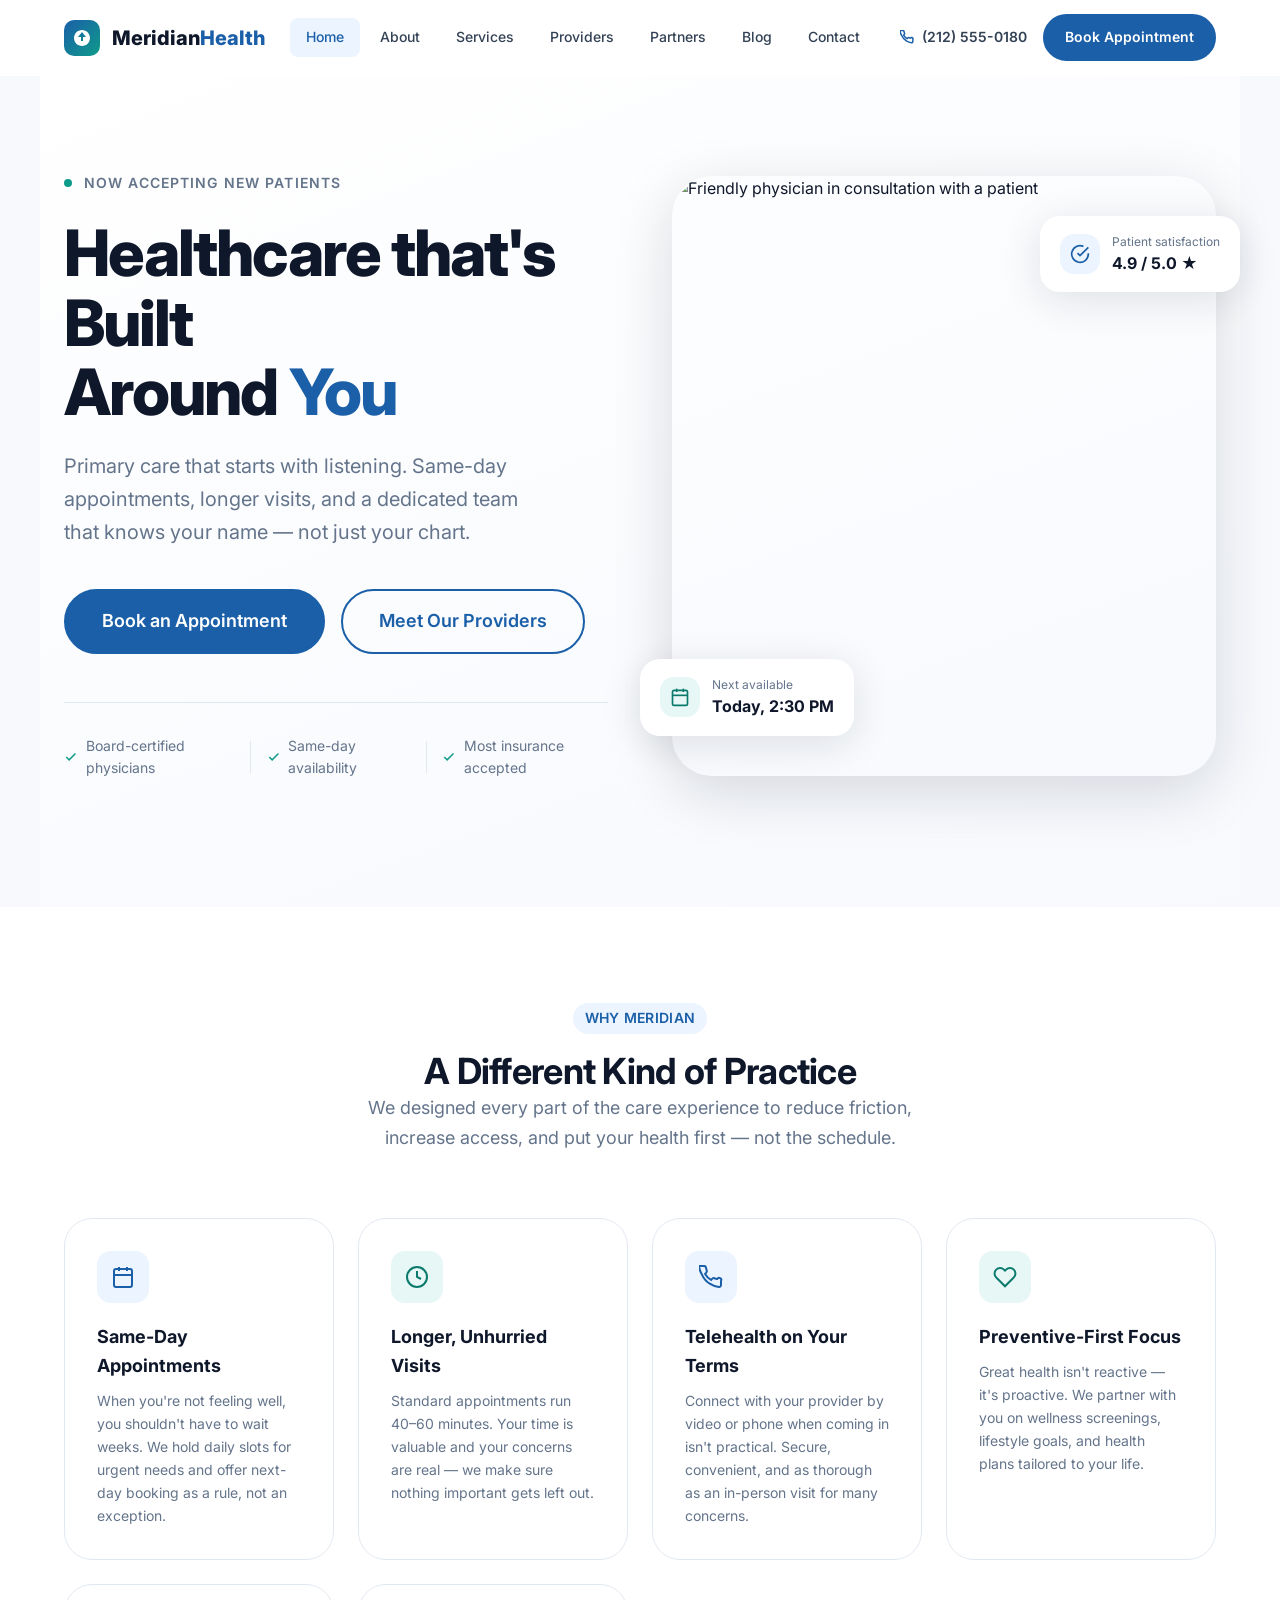
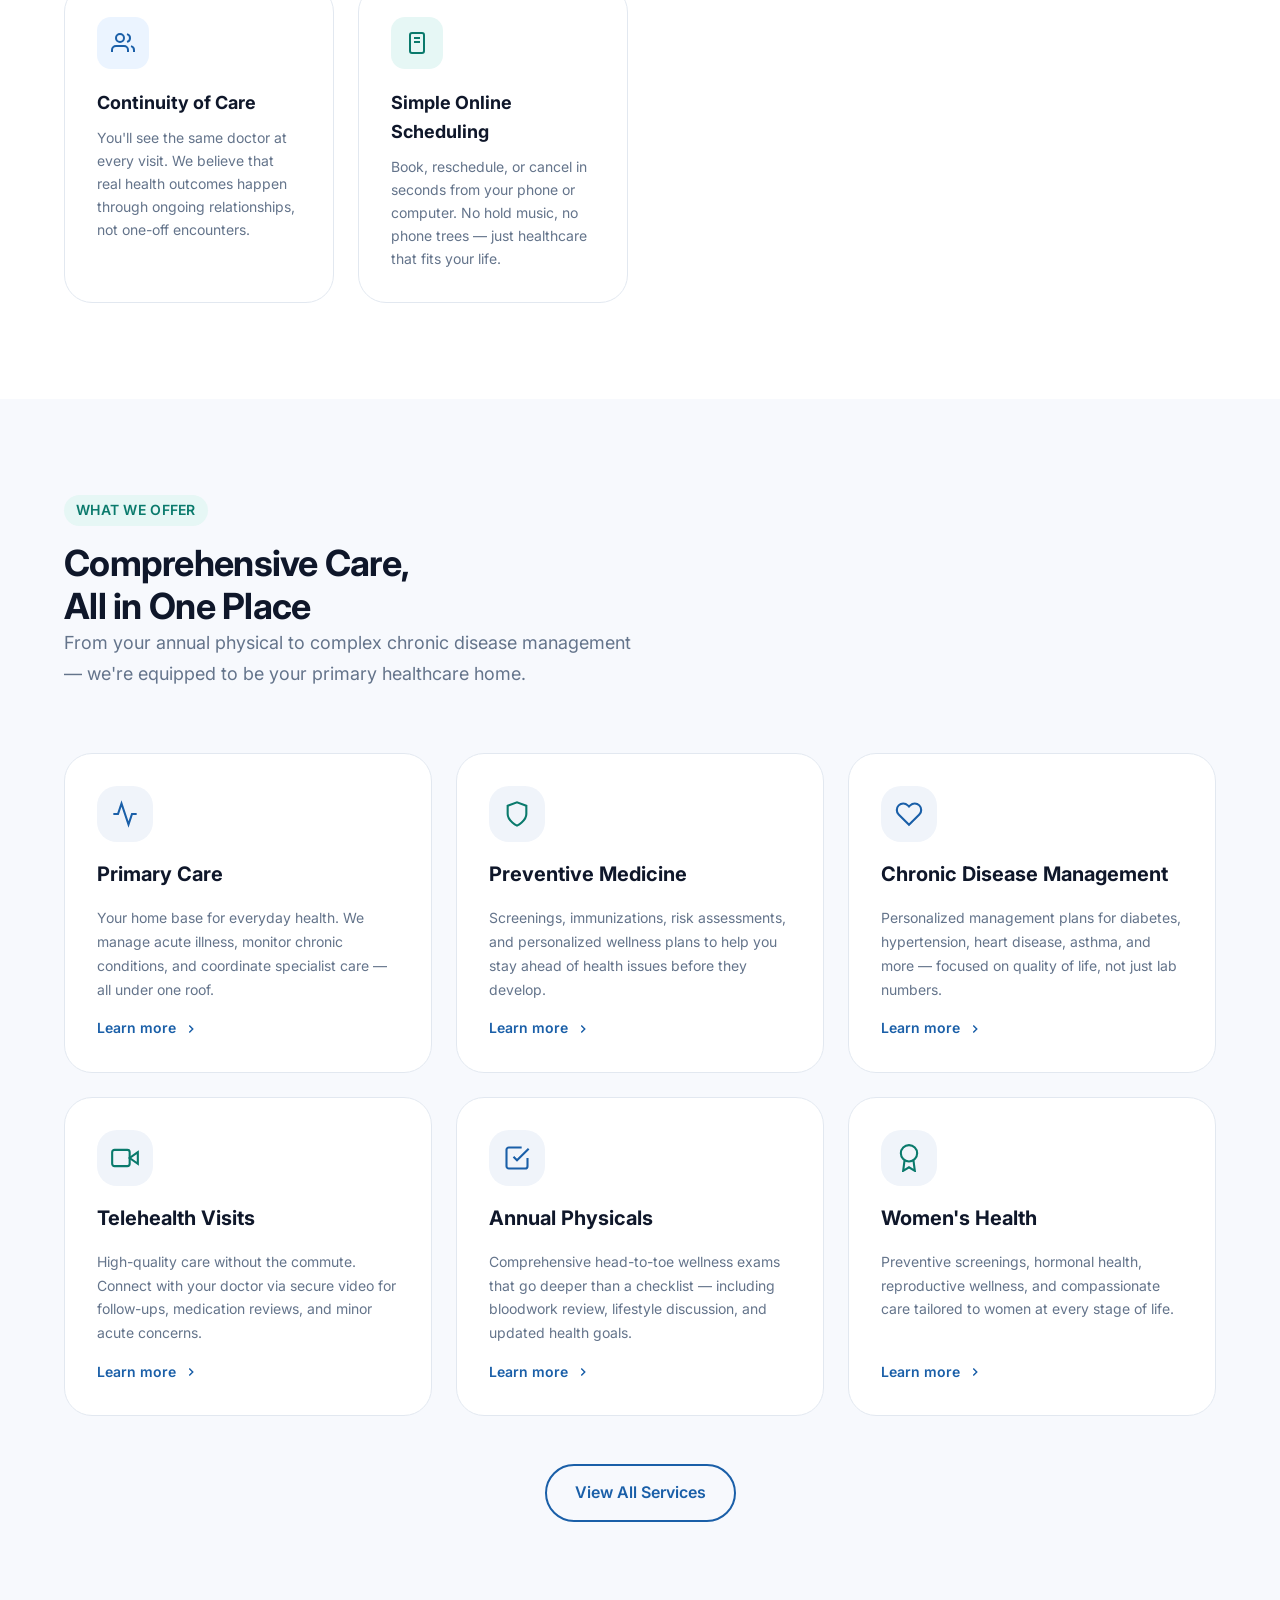
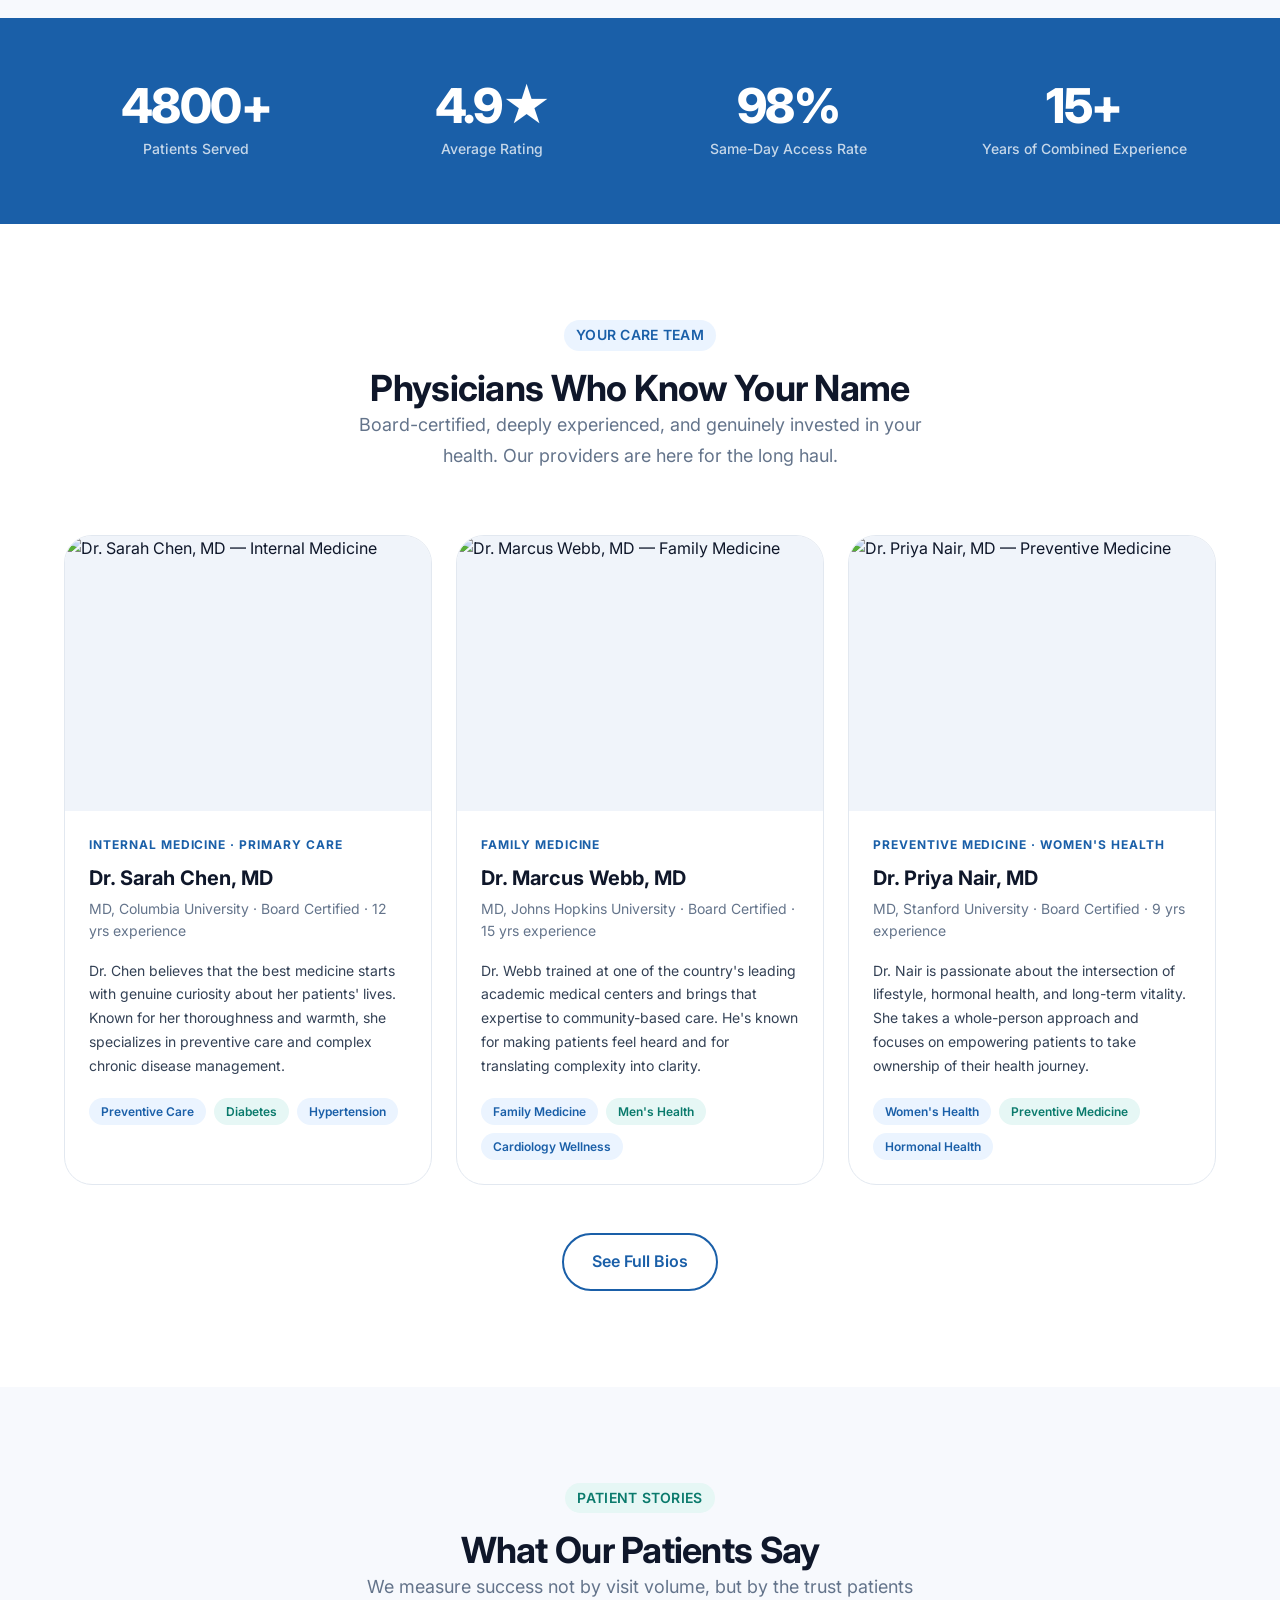
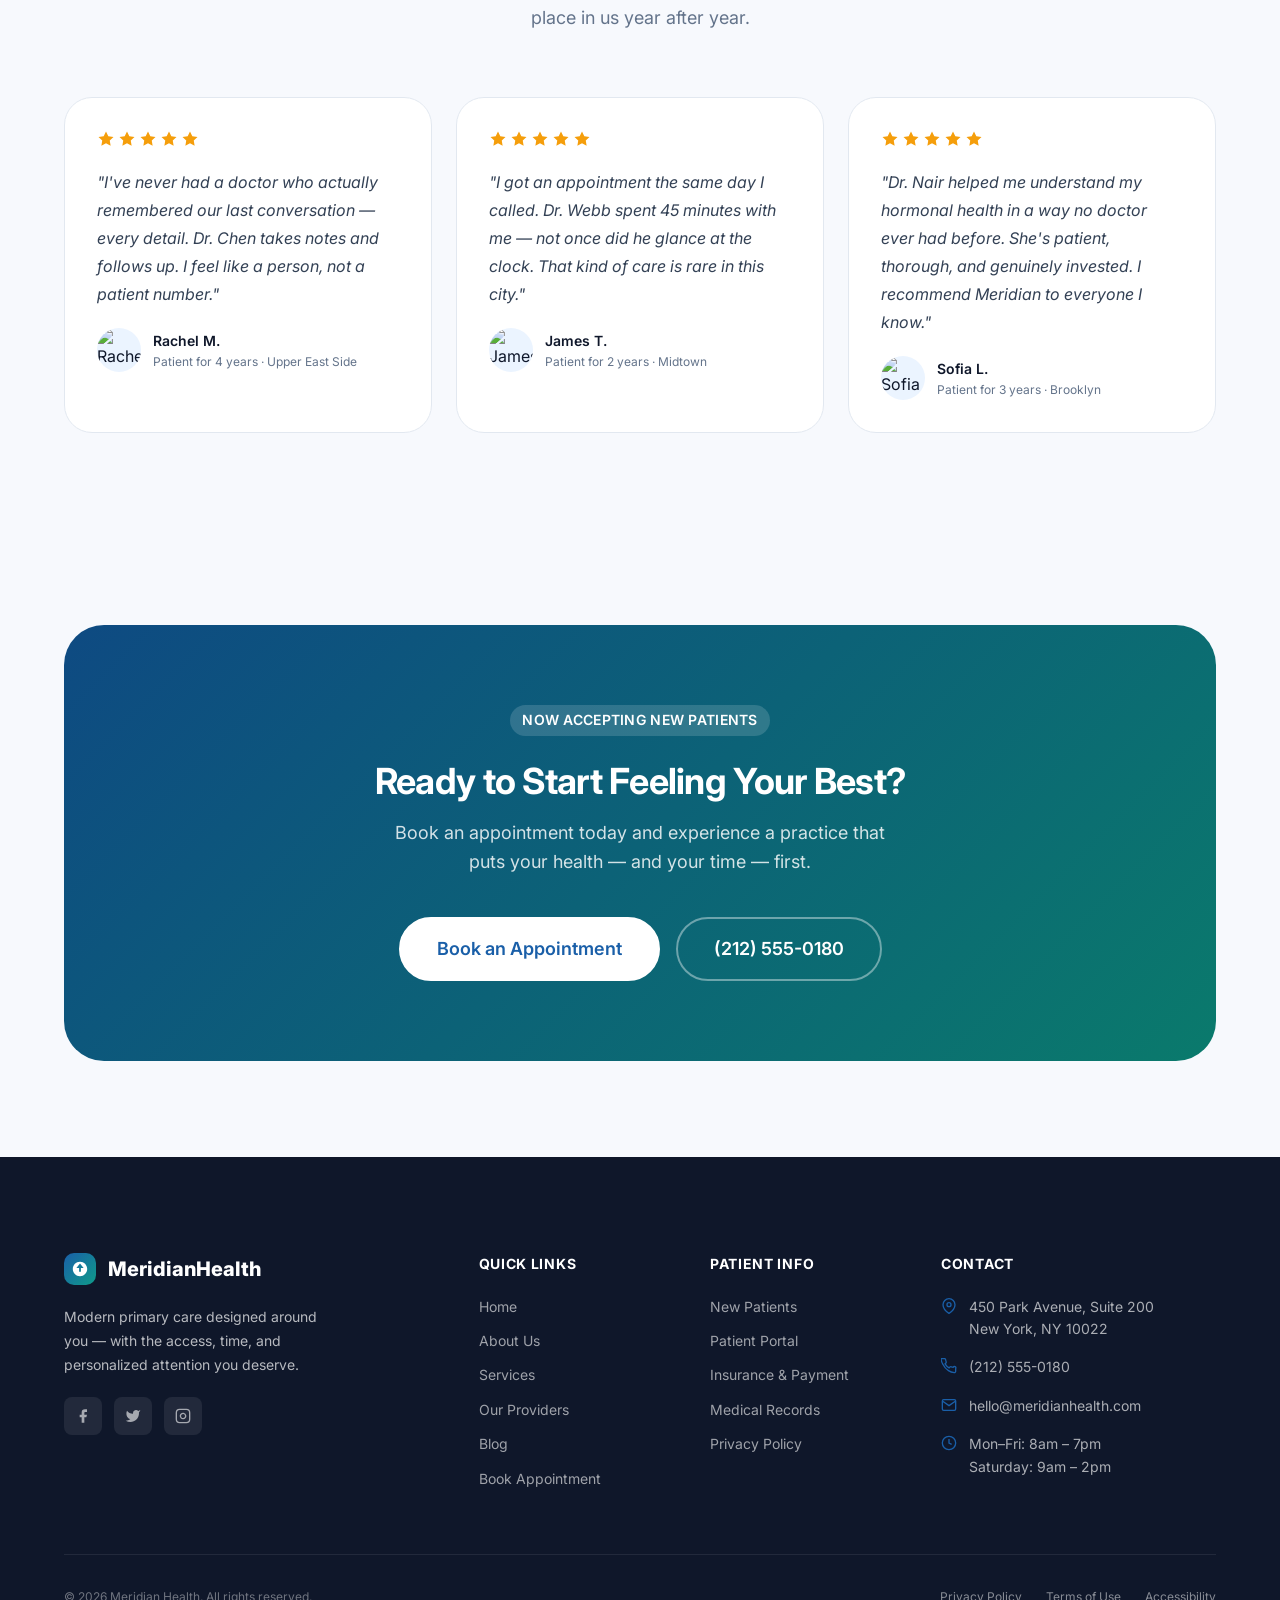
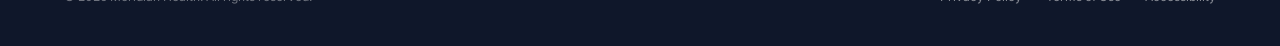
==== commit b60e72b2: "Add Decap CMS blog with 6 sample posts and Blog nav link - admin/index.html + admin/config.yml: Deca" ====
--- a/index.html
+++ b/index.html
@@ -31,6 +31,7 @@
           <a href="services.html" class="nav-link" data-page="services">Services</a>
           <a href="providers.html" class="nav-link" data-page="providers">Providers</a>
           <a href="partners.html" class="nav-link" data-page="partners">Partners</a>
+          <a href="blog.html"     class="nav-link" data-page="blog">Blog</a>
           <a href="contact.html"  class="nav-link" data-page="contact">Contact</a>
         </nav>
 
@@ -56,6 +57,7 @@
     <a href="services.html"  class="nav-link" data-page="services">Services</a>
     <a href="providers.html" class="nav-link" data-page="providers">Providers</a>
     <a href="partners.html"  class="nav-link" data-page="partners">Partners</a>
+    <a href="blog.html"      class="nav-link" data-page="blog">Blog</a>
     <a href="contact.html"   class="nav-link" data-page="contact">Contact</a>
     <a href="contact.html"   class="btn btn-primary">Book an Appointment</a>
   </nav>
@@ -542,6 +544,7 @@
             <a href="about.html">About Us</a>
             <a href="services.html">Services</a>
             <a href="providers.html">Our Providers</a>
+            <a href="blog.html">Blog</a>
             <a href="contact.html">Book Appointment</a>
           </div>
         </div>
